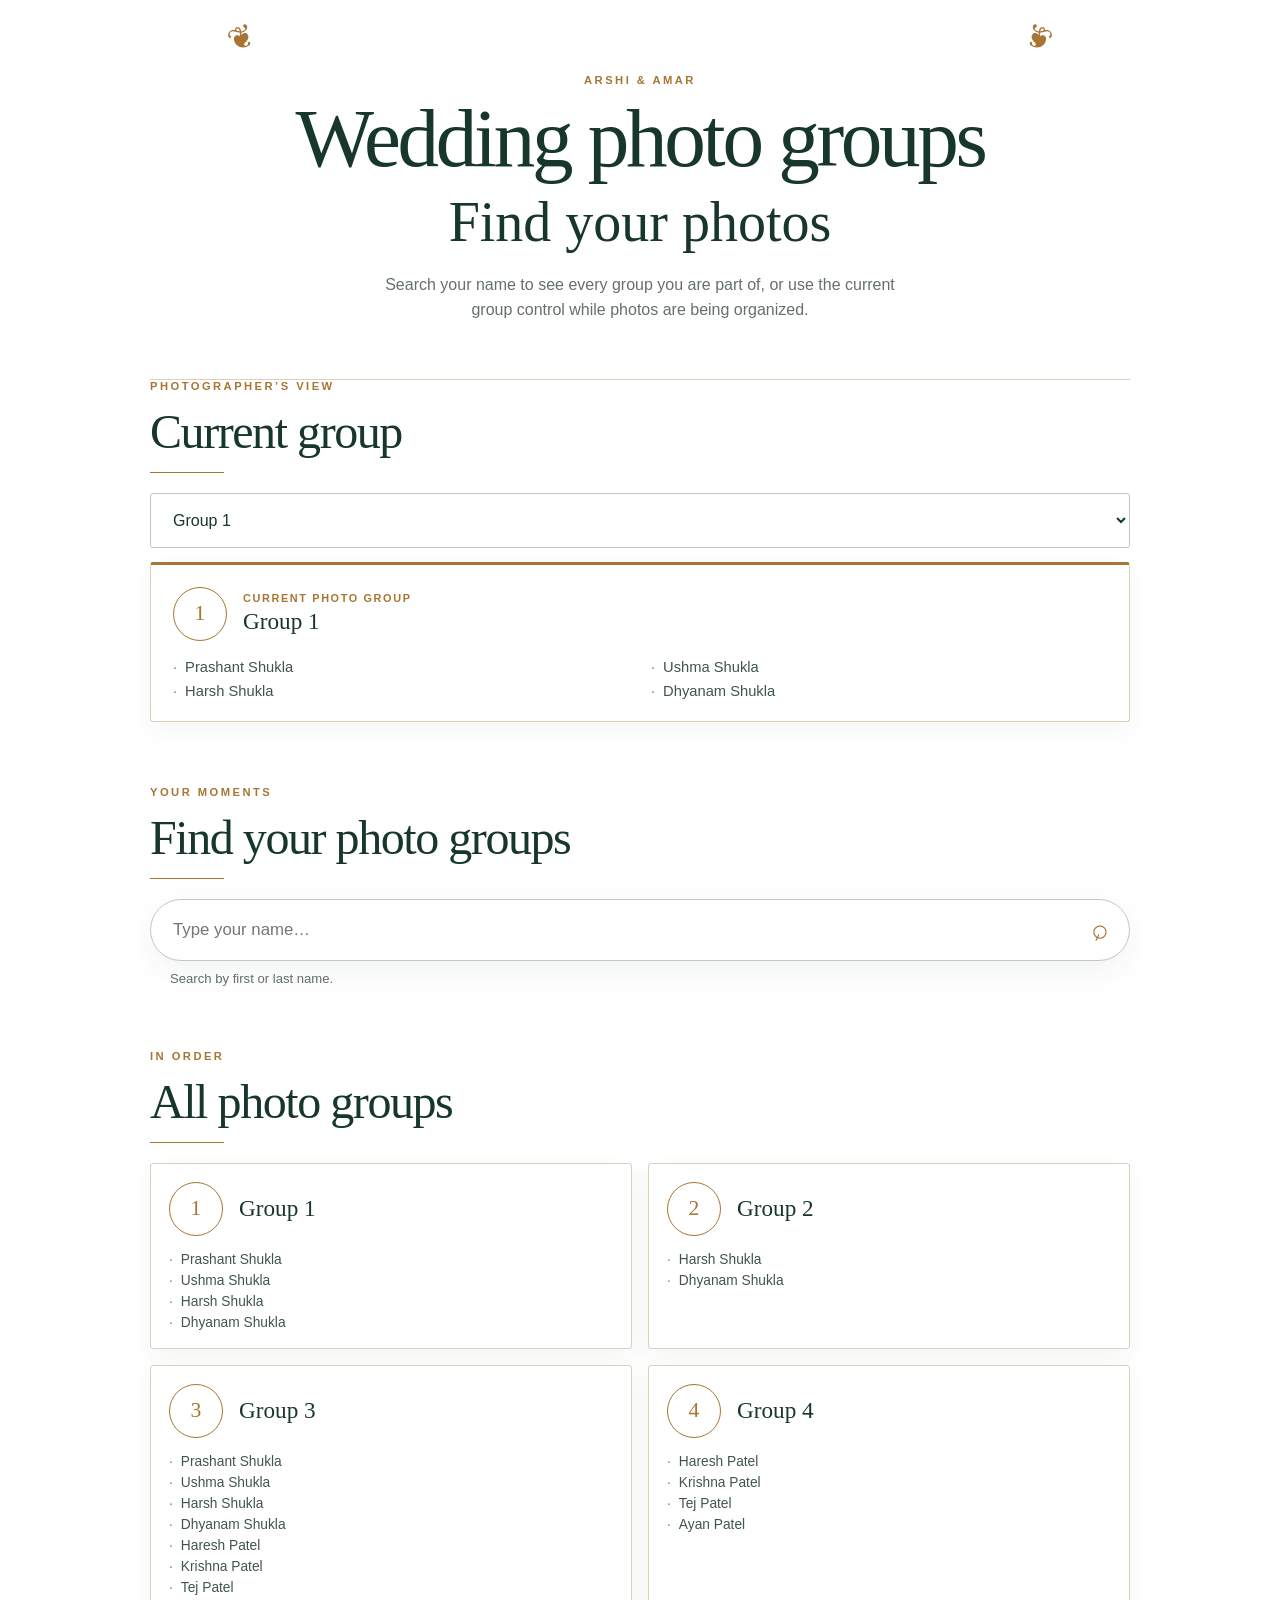
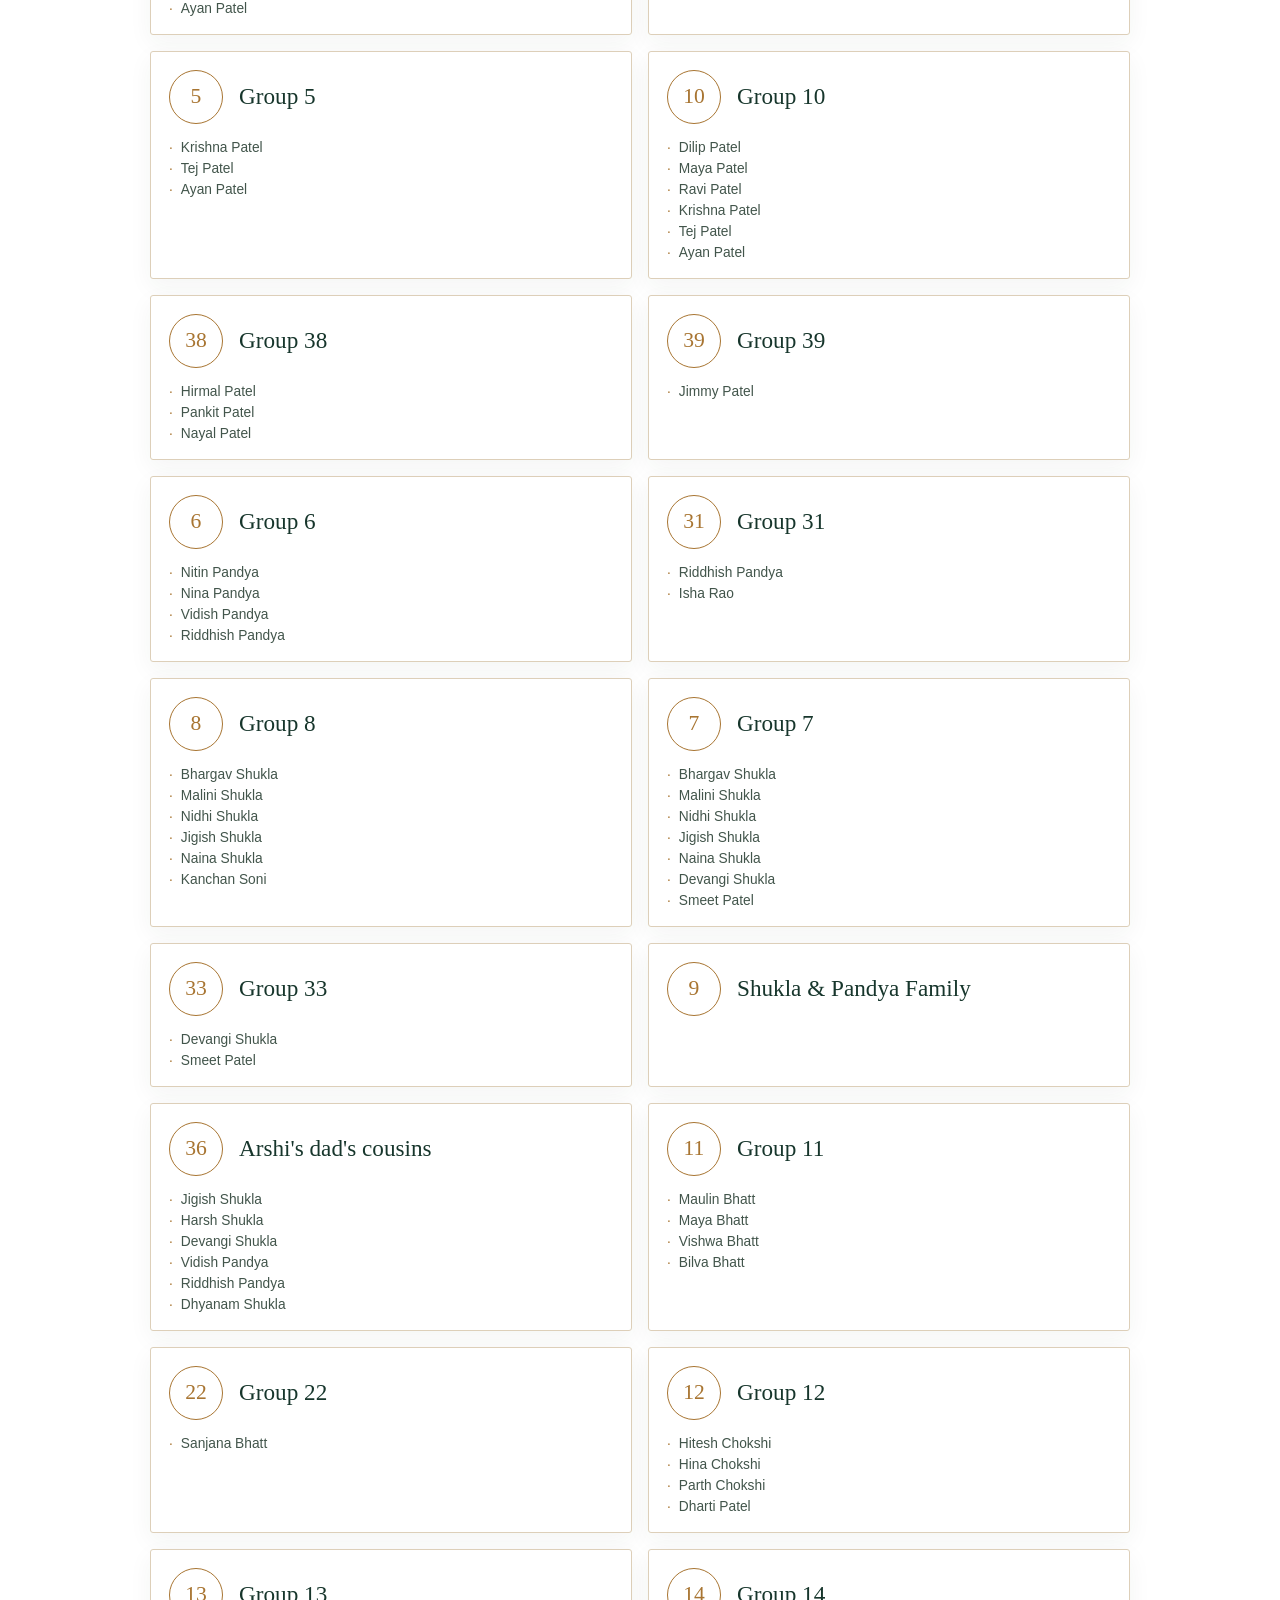
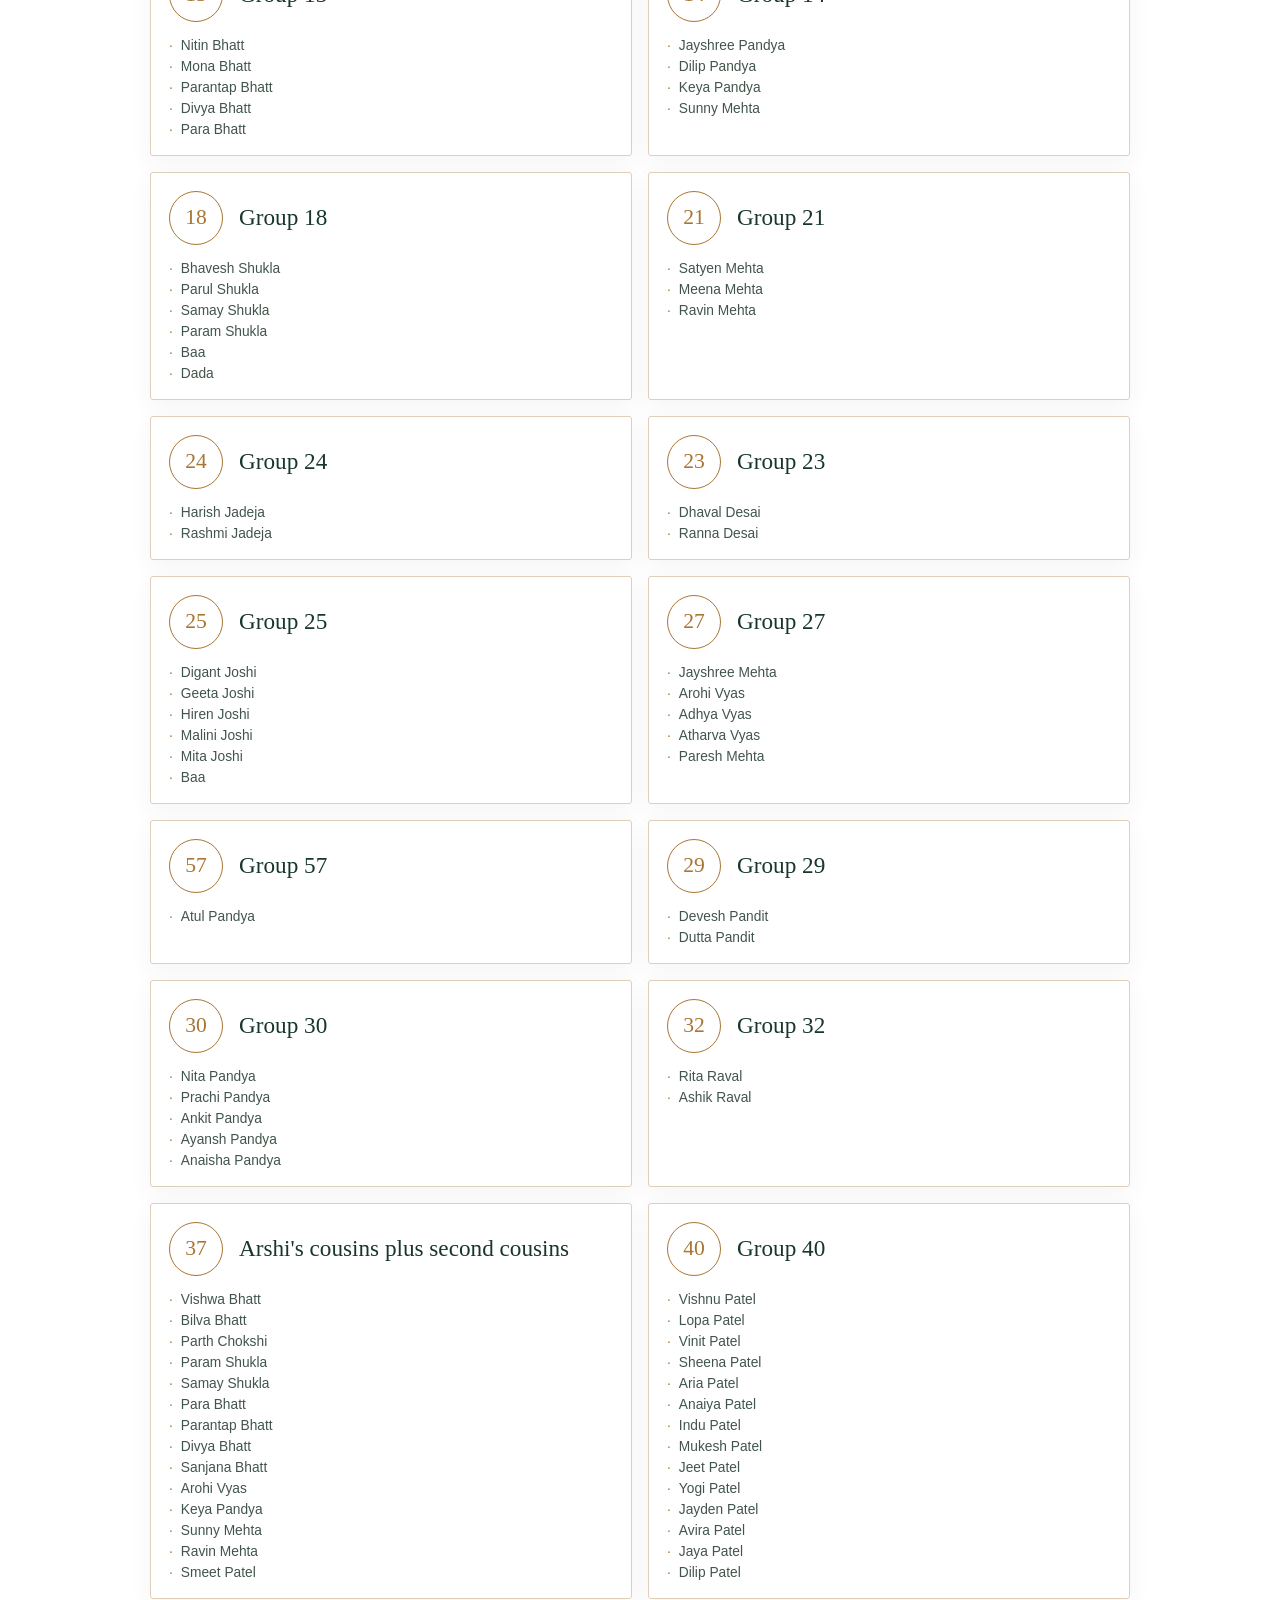
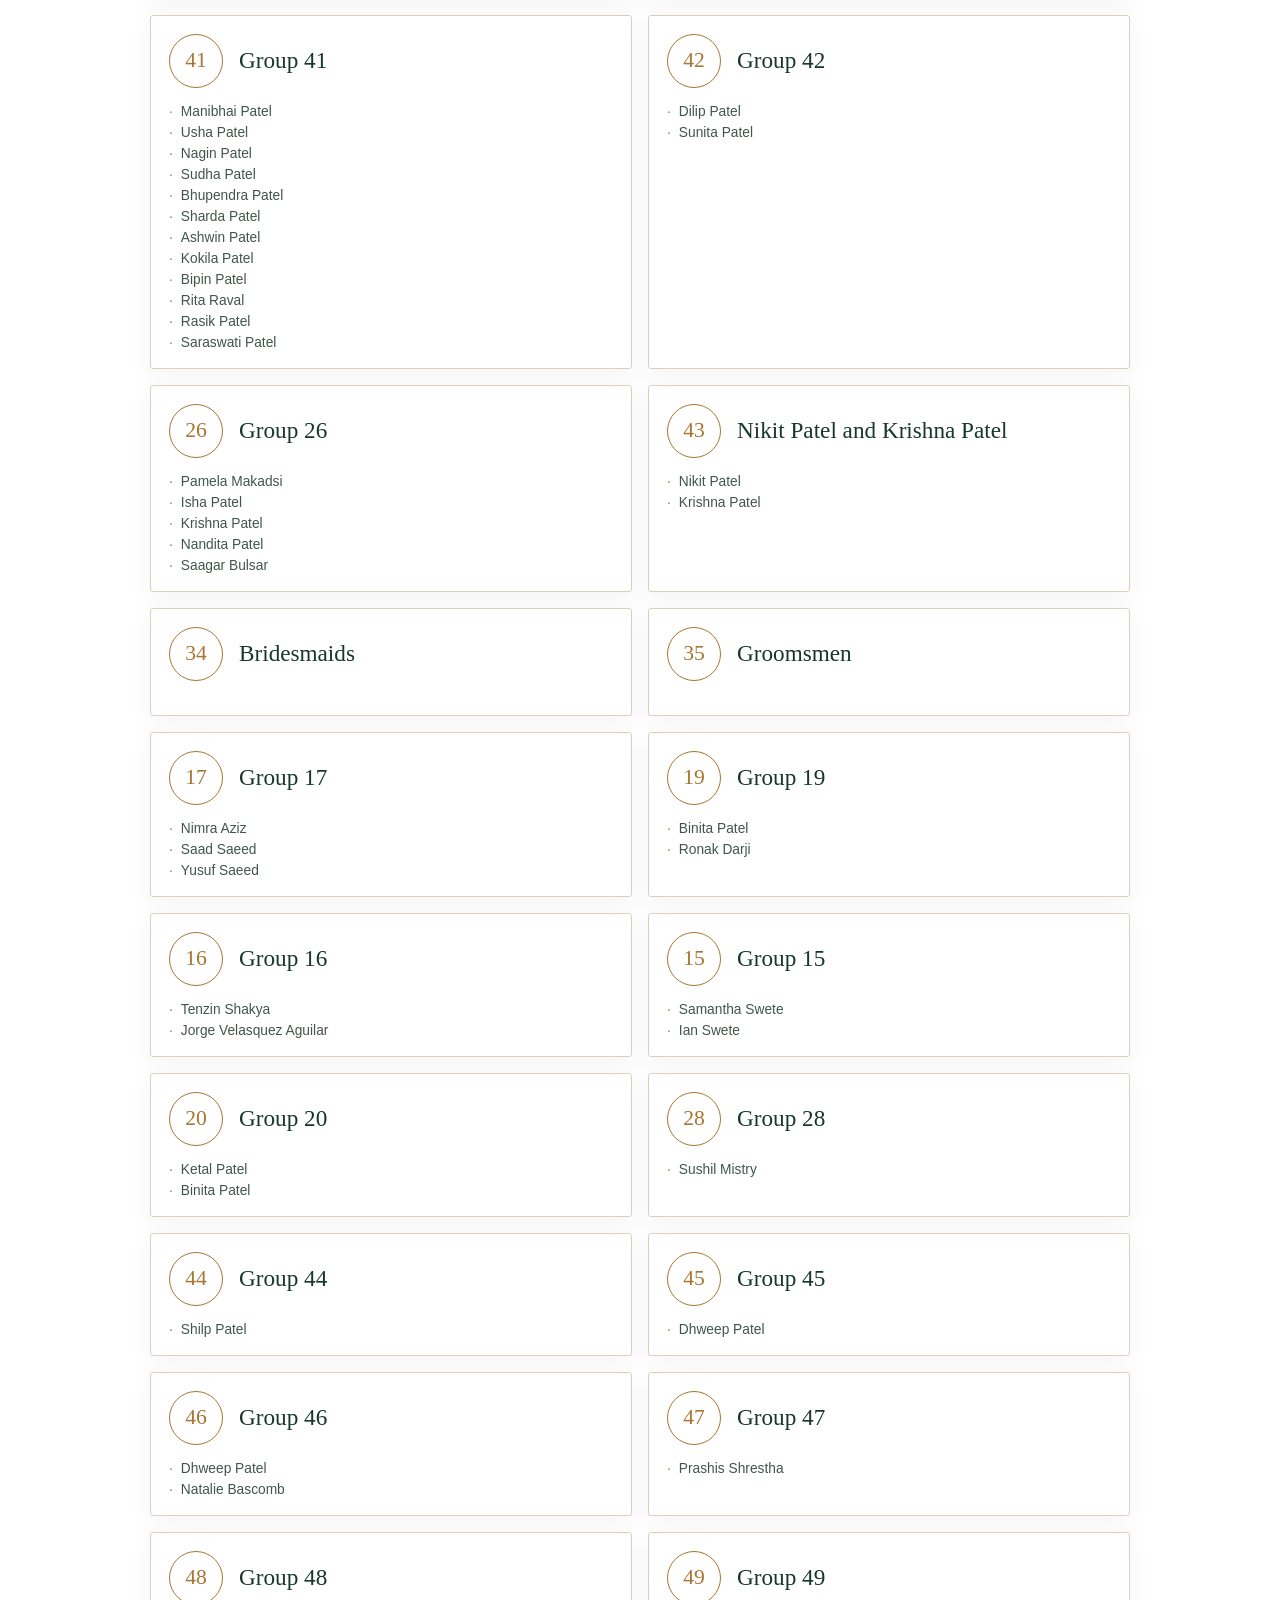
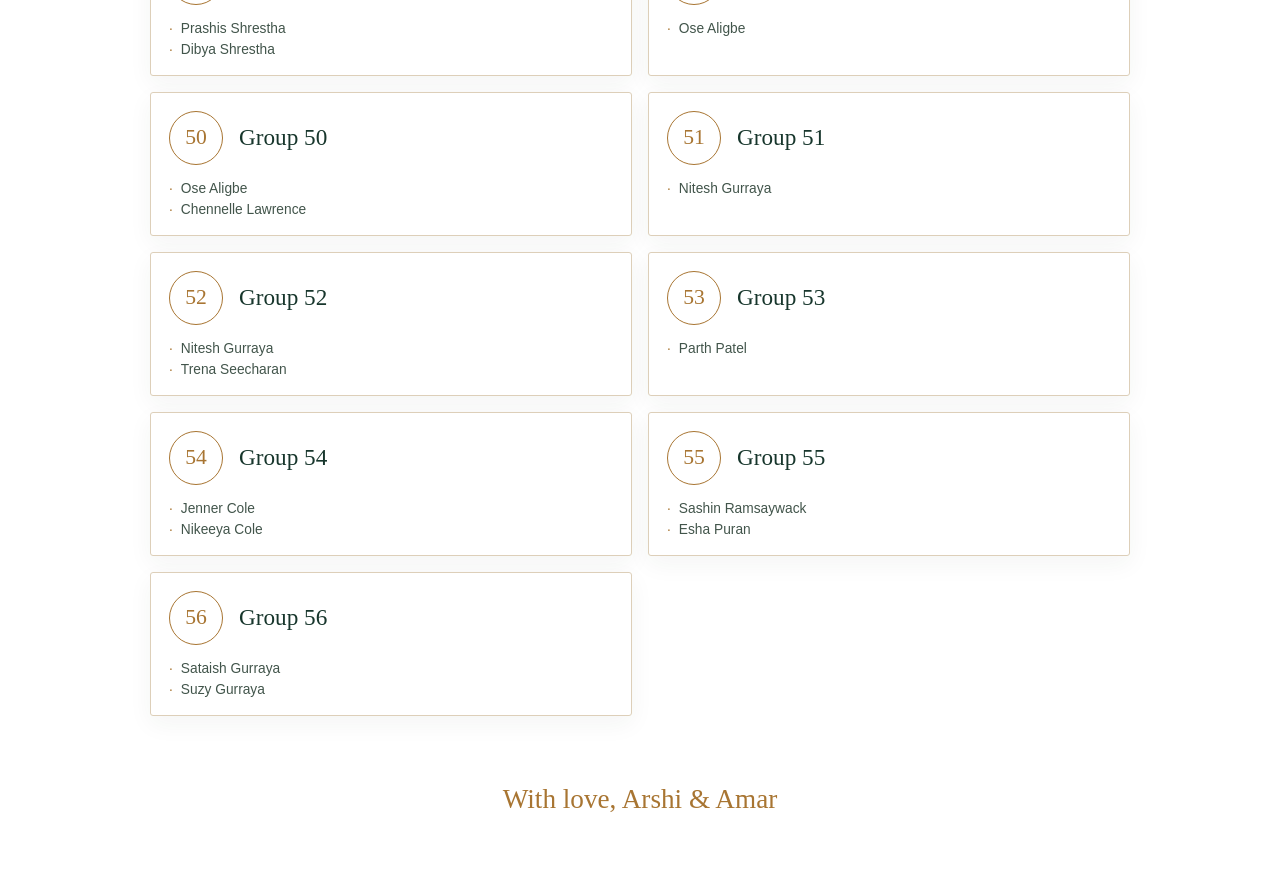
==== photos/index.html @ 18b07053 "Bust photo groups page cache" ====
<!doctype html>
<html lang="en">
<head>
  <meta charset="utf-8">
  <meta name="viewport" content="width=device-width, initial-scale=1">
  <meta name="robots" content="noindex, nofollow">
  <meta name="theme-color" content="#ffffff">
  <title>Arshi & Amar | Photo Groups</title>
  <link rel="stylesheet" href="styles.css?v=2">
</head>
<body>
  <main class="site-shell">
    <header class="hero">
      <p class="eyebrow">Arshi & Amar</p>
      <h1>Wedding photo groups</h1>
      <p class="hero-script">Find your photos</p>
      <p class="intro">Search your name to see every group you are part of, or use the current group control while photos are being organized.</p>
    </header>

    <section class="current-section" aria-labelledby="current-title">
      <div class="section-heading">
        <p class="eyebrow">Photographer’s view</p>
        <h2 id="current-title">Current group</h2>
      </div>
      <label class="select-field">
        <span class="sr-only">Choose current photo group</span>
        <select id="currentGroup"></select>
      </label>
      <article id="currentCard" class="current-card" aria-live="polite"></article>
    </section>

    <section class="lookup-section" aria-labelledby="lookup-title">
      <div class="section-heading">
        <p class="eyebrow">Your moments</p>
        <h2 id="lookup-title">Find your photo groups</h2>
      </div>
      <label class="search-field">
        <span class="sr-only">Search guest name</span>
        <input id="personSearch" type="search" autocomplete="off" placeholder="Type your name…" aria-describedby="searchHint">
        <span class="search-icon" aria-hidden="true">⌕</span>
      </label>
      <p id="searchHint" class="search-hint">Search by first or last name.</p>
      <div id="searchResults" class="search-results" aria-live="polite"></div>
    </section>

    <section class="list-section" aria-labelledby="list-title">
      <div class="section-heading">
        <p class="eyebrow">In order</p>
        <h2 id="list-title">All photo groups</h2>
      </div>
      <div id="groupList" class="group-list"></div>
    </section>

    <footer class="footer">With love, Arshi & Amar</footer>
  </main>
  <script src="app.js?v=2"></script>
</body>
</html>
---- photos/styles.css ----
:root {
  --ink: #17362c;
  --muted: #657068;
  --gold: #a87532;
  --line: #ddcfb9;
  --paper: #ffffff;
  --card: #ffffff;
  --serif: Georgia, 'Times New Roman', serif;
  --script: 'Snell Roundhand', 'Segoe Script', cursive;
}

* { box-sizing: border-box; }
body { margin: 0; background: var(--paper); color: var(--ink); font-family: -apple-system, BlinkMacSystemFont, 'Segoe UI', sans-serif; }
.site-shell { width: min(100% - 32px, 980px); margin: 0 auto; }
.hero { position: relative; padding: 74px 20px 56px; border-bottom: 1px solid var(--line); text-align: center; }
.hero::before, .hero::after { position: absolute; top: 22px; color: var(--gold); font-family: var(--serif); font-size: 2rem; line-height: 1; }
.hero::before { left: 8%; content: '❦'; transform: rotate(-22deg); }
.hero::after { right: 8%; content: '❦'; transform: scaleX(-1) rotate(-22deg); }
.eyebrow { margin: 0 0 12px; color: var(--gold); font-size: .7rem; font-weight: 700; letter-spacing: .22em; text-transform: uppercase; }
h1, h2, h3, p { margin-top: 0; }
h1 { margin-bottom: 10px; font-family: var(--serif); font-size: clamp(2.6rem, 8vw, 5.2rem); font-weight: 400; letter-spacing: -.04em; line-height: .98; }
.hero-script { margin-bottom: 18px; font-family: var(--script); font-size: clamp(2rem, 6vw, 3.5rem); color: var(--ink); }
.intro { max-width: 520px; margin: 0 auto; color: var(--muted); line-height: 1.6; }
section { margin-bottom: 64px; }
.section-heading { margin-bottom: 20px; }
.section-heading h2 { margin-bottom: 0; font-family: var(--serif); font-size: clamp(2rem, 5vw, 3rem); font-weight: 400; letter-spacing: -.03em; }
.section-heading h2::after { display: block; width: 74px; margin-top: 13px; border-bottom: 1px solid var(--gold); content: ''; }
.select-field { display: block; }
.select-field select { width: 100%; padding: 17px 48px 17px 18px; border: 1px solid #bfc9bf; border-radius: 3px; outline: 0; background: #fff; color: var(--ink); font: inherit; appearance: auto; }
.select-field select:focus { border-color: var(--gold); box-shadow: 0 0 0 4px rgba(168, 117, 50, .13); }
.current-card, .result-card, .group-card { border: 1px solid var(--line); border-radius: 3px; background: var(--card); box-shadow: 0 8px 25px rgba(31, 54, 43, .05); }
.current-card { margin-top: 14px; padding: 22px; border-top: 3px solid var(--gold); }
.current-top, .group-card-heading, .result-top { display: flex; align-items: center; gap: 16px; }
.group-number { display: grid; flex: 0 0 auto; place-items: center; width: 54px; height: 54px; border: 1px solid var(--gold); border-radius: 50%; color: var(--gold); font-family: var(--serif); font-size: 1.35rem; }
.group-kicker, .result-kicker { margin-bottom: 4px; color: var(--gold); font-size: .68rem; font-weight: 700; letter-spacing: .15em; text-transform: uppercase; }
.current-card h3, .result-card h3, .group-card h3 { margin-bottom: 0; font-family: var(--serif); font-size: 1.45rem; font-weight: 400; }
.group-note { margin: 10px 0 0; color: var(--muted); font-style: italic; }
.people-list { display: grid; grid-template-columns: repeat(2, minmax(0, 1fr)); gap: 8px 22px; margin: 18px 0 0; padding: 0; list-style: none; color: #42554b; font-size: .92rem; }
.people-list li::before { margin-right: 8px; color: var(--gold); content: '·'; }
.search-field { position: relative; display: block; }
.search-field input { width: 100%; padding: 20px 56px 20px 22px; border: 1px solid #bfc9bf; border-radius: 999px; outline: 0; background: #fff; color: var(--ink); font: inherit; font-size: 1.05rem; box-shadow: 0 10px 30px rgba(31, 54, 43, .06); }
.search-field input:focus { border-color: var(--gold); box-shadow: 0 0 0 4px rgba(168, 117, 50, .13); }
.search-icon { position: absolute; top: 50%; right: 23px; color: var(--gold); font-size: 1.8rem; transform: translateY(-54%) rotate(-20deg); }
.search-hint { margin: 10px 20px 0; color: var(--muted); font-size: .82rem; }
.search-results { margin-top: 18px; }
.result-count { margin-bottom: 12px; color: var(--gold); font-size: .75rem; font-weight: 700; letter-spacing: .15em; text-transform: uppercase; }
.result-card { padding: 20px; }
.result-card + .result-card { margin-top: 12px; }
.result-top { justify-content: space-between; }
.table-badge { flex: 0 0 auto; padding: 8px 12px; border: 1px solid var(--gold); border-radius: 2px; background: #fff; color: var(--ink); font-size: .72rem; font-weight: 700; letter-spacing: .08em; text-transform: uppercase; }
.empty-result { padding: 18px 20px; border-left: 3px solid var(--gold); color: var(--muted); background: #fff; }
.group-list { display: grid; grid-template-columns: repeat(2, minmax(0, 1fr)); gap: 16px; }
.group-card { padding: 18px; transition: border-color .2s ease, box-shadow .2s ease; }
.group-card.is-current { border-color: var(--gold); box-shadow: 0 0 0 3px rgba(168, 117, 50, .12); }
.group-card .people-list { margin-top: 16px; grid-template-columns: 1fr; gap: 6px; font-size: .86rem; }
.footer { padding: 4px 0 62px; color: var(--gold); font-family: var(--script); font-size: 1.7rem; text-align: center; }
.sr-only { position: absolute; width: 1px; height: 1px; overflow: hidden; clip: rect(0, 0, 0, 0); white-space: nowrap; }

@media (max-width: 640px) {
  .site-shell { width: min(100% - 24px, 500px); }
  .hero { padding: 54px 10px 40px; }
  section { margin-bottom: 48px; }
  .current-top, .result-top { align-items: flex-start; flex-direction: column; }
  .result-top { gap: 10px; }
  .people-list { grid-template-columns: 1fr; }
  .group-list { grid-template-columns: 1fr; gap: 12px; }
}
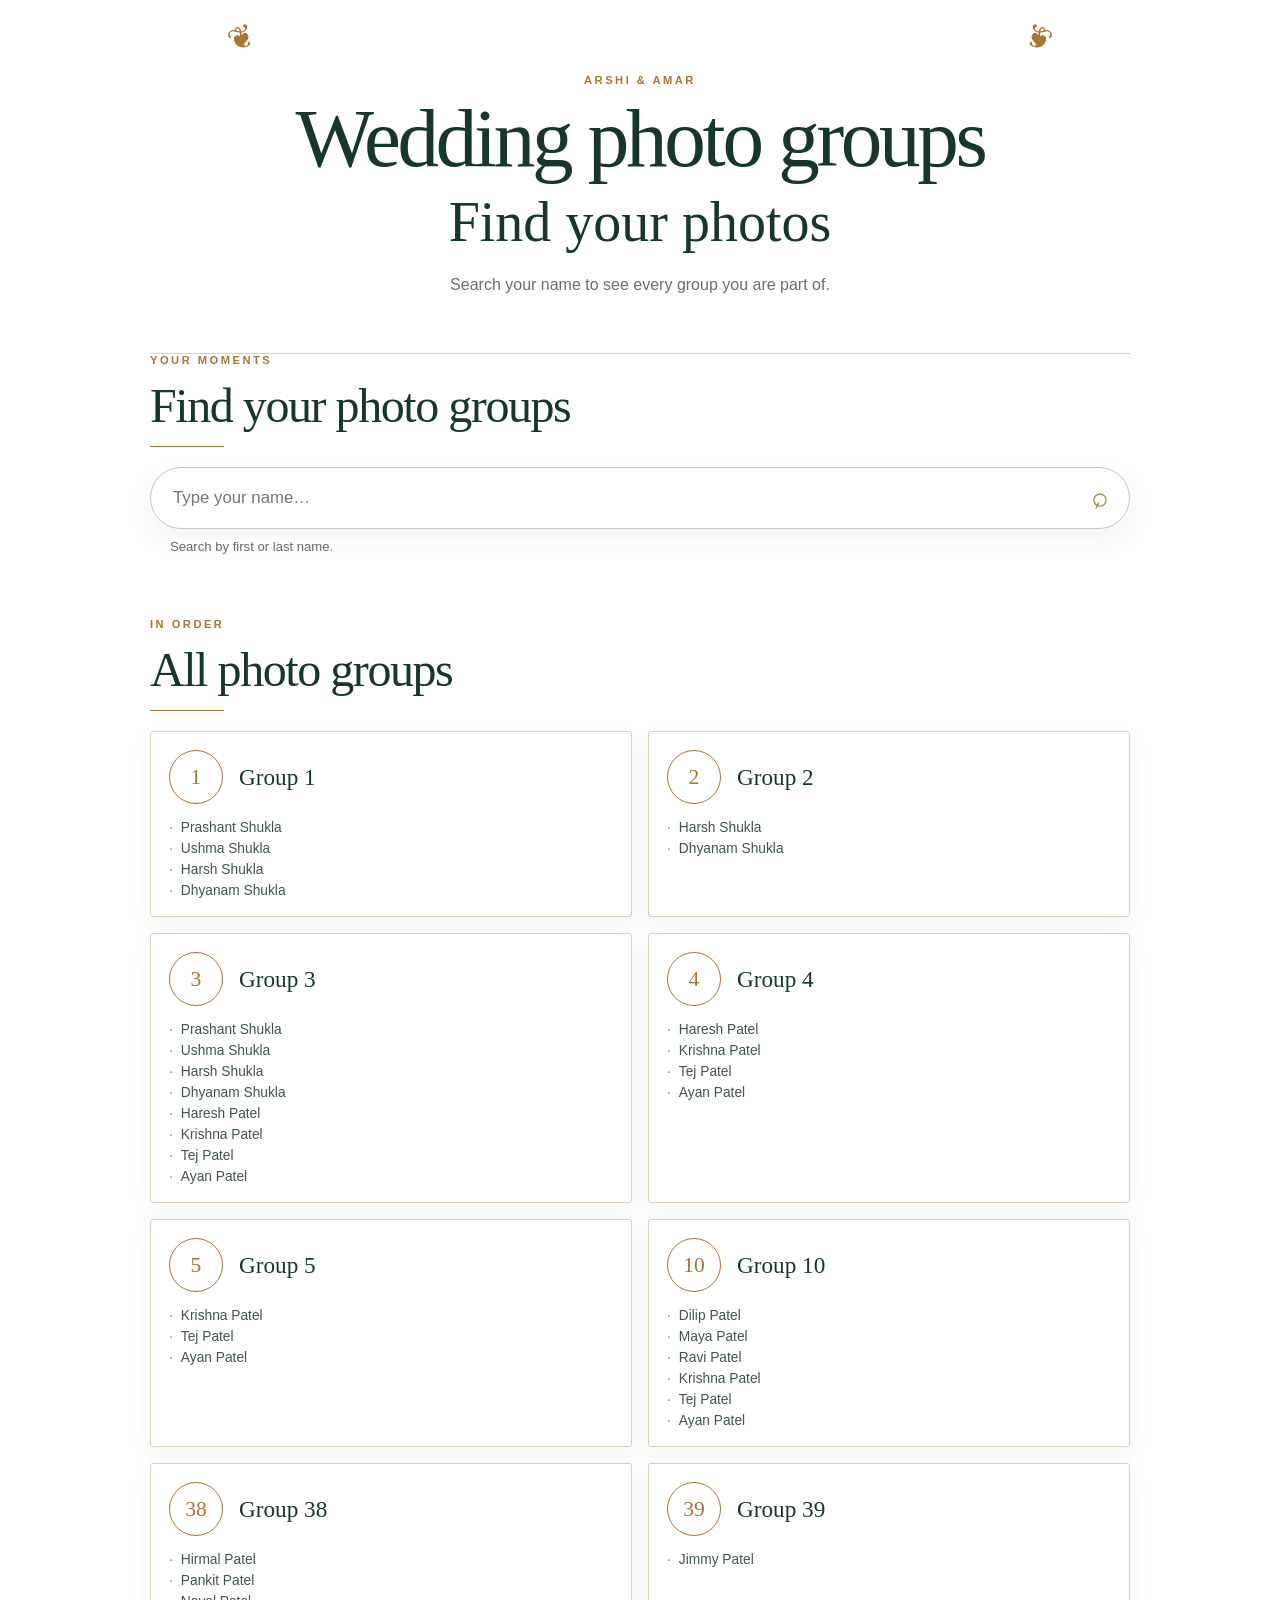
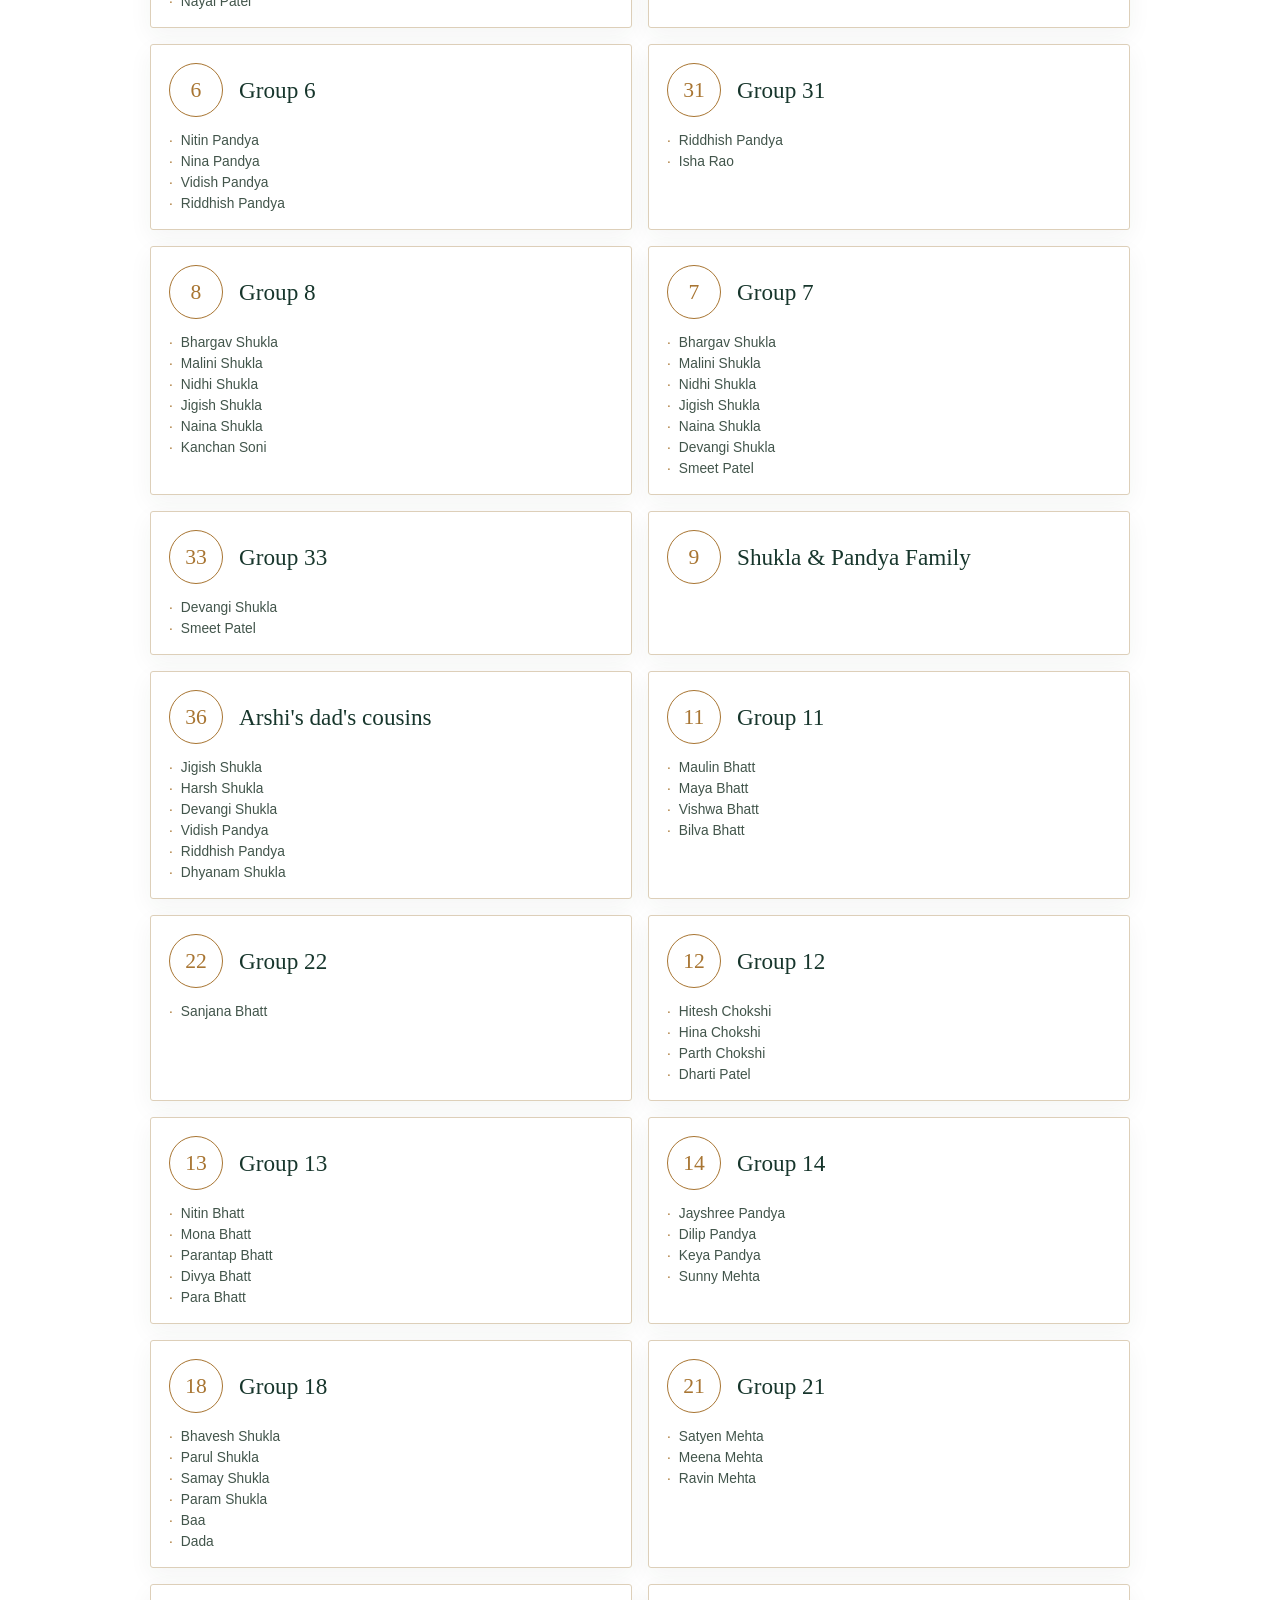
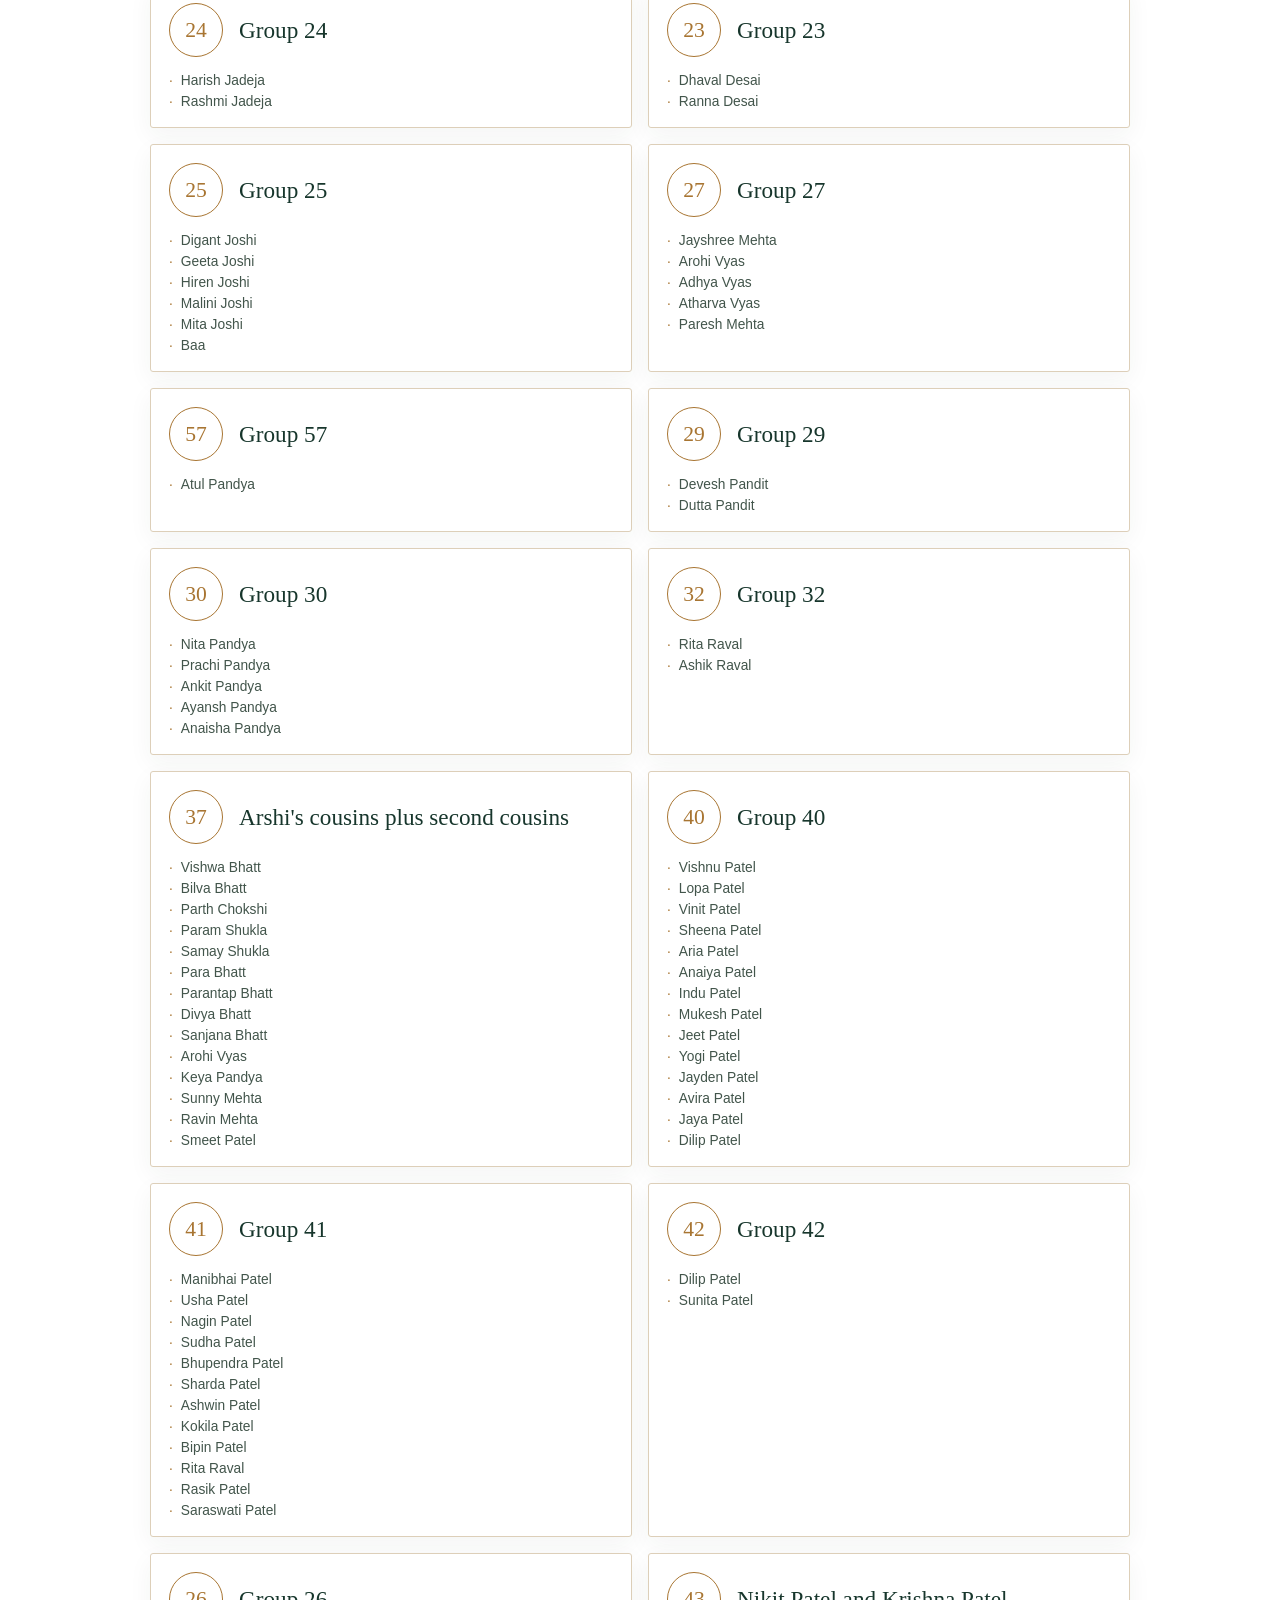
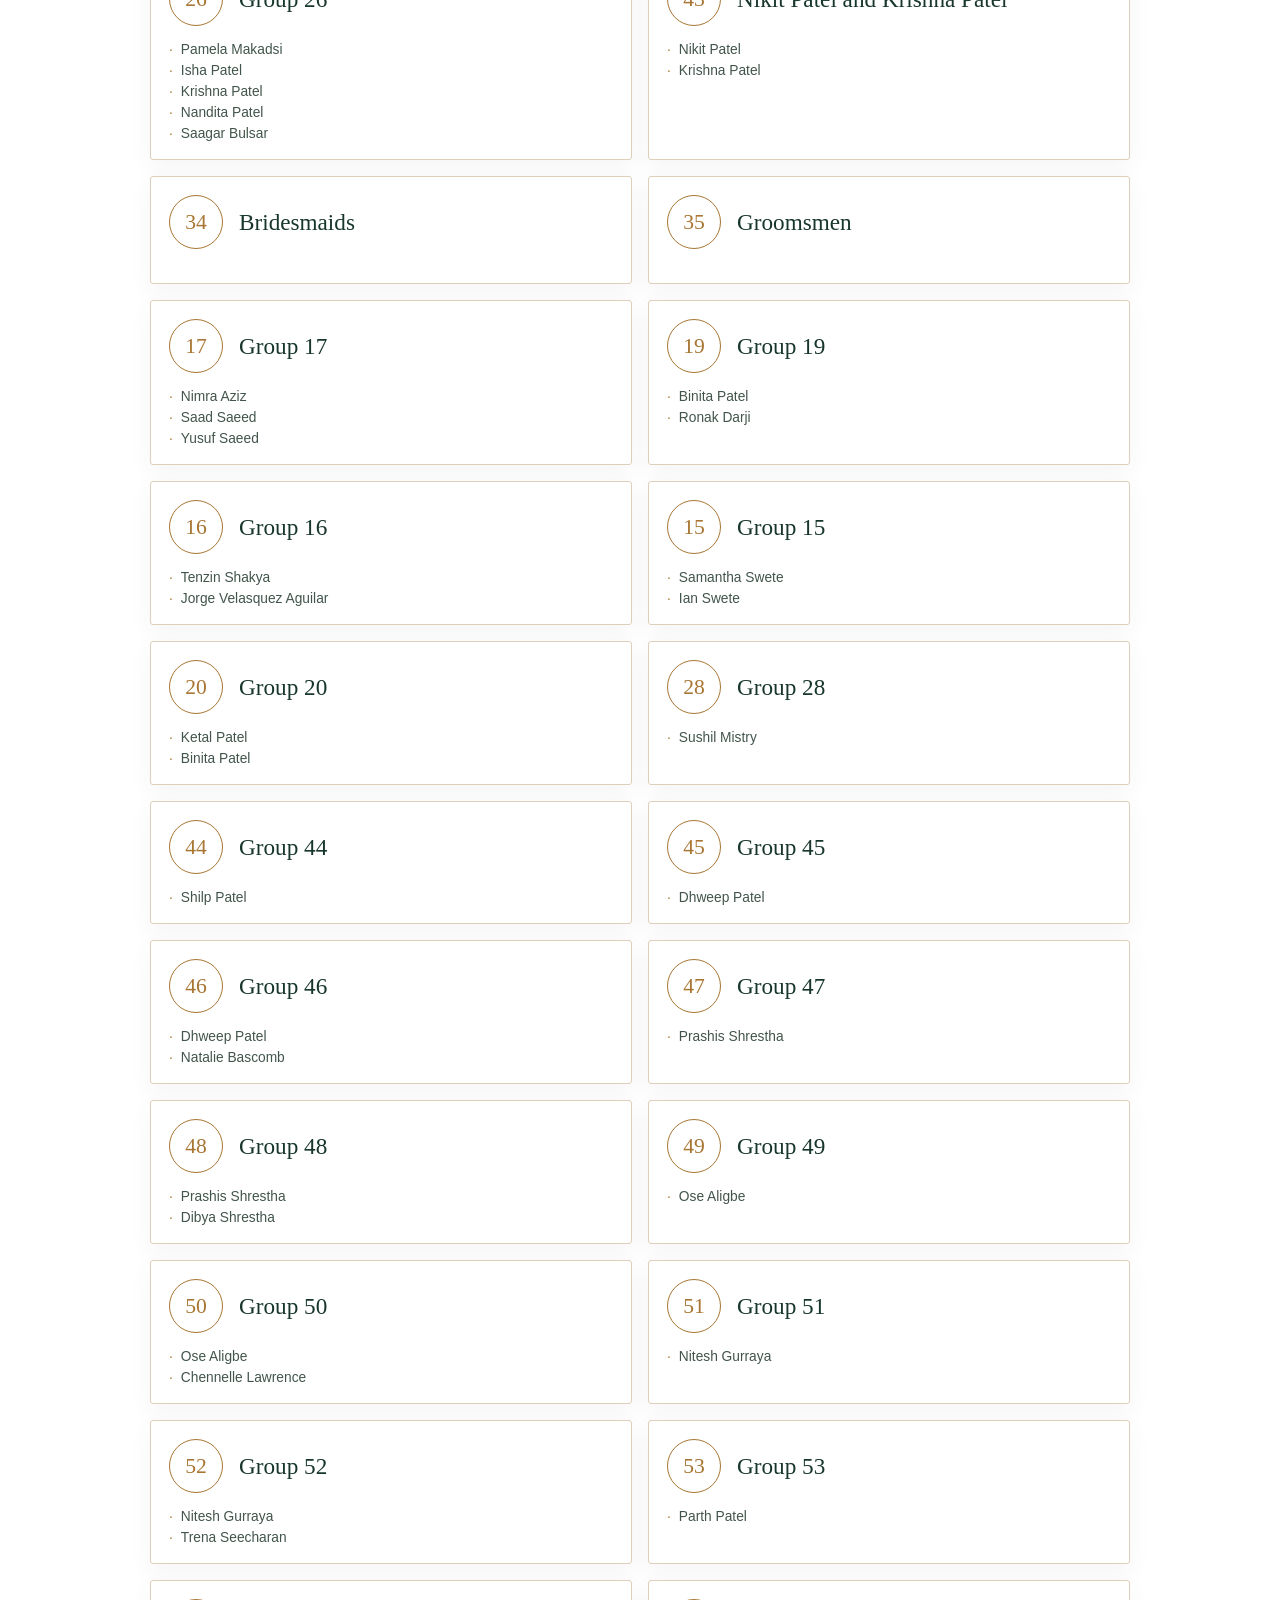
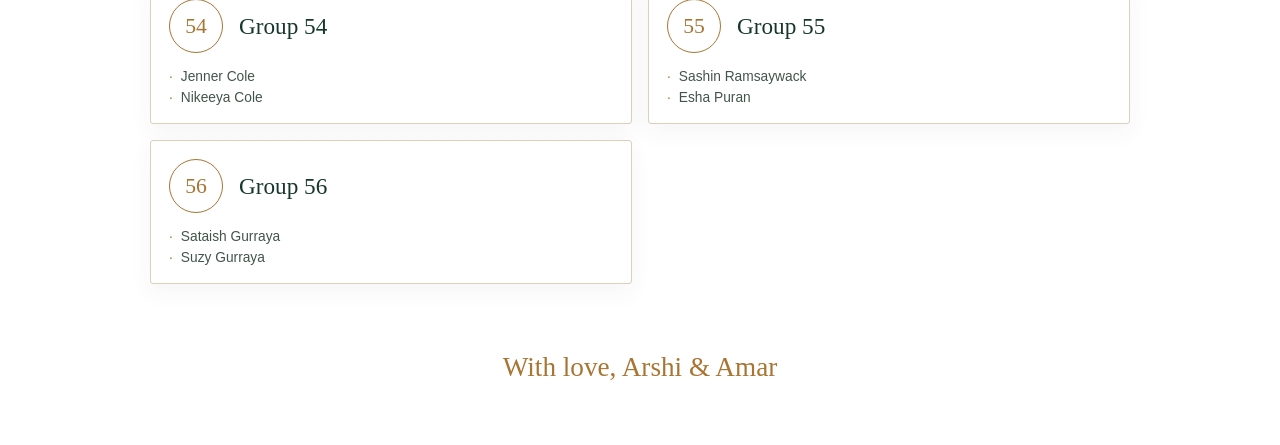
==== commit 3585493b: "Add photo groups QR card" ====
--- a/photos/index.html
+++ b/photos/index.html
@@ -6,7 +6,7 @@
   <meta name="robots" content="noindex, nofollow">
   <meta name="theme-color" content="#ffffff">
   <title>Arshi & Amar | Photo Groups</title>
-  <link rel="stylesheet" href="styles.css?v=2">
+  <link rel="stylesheet" href="styles.css?v=4">
 </head>
 <body>
   <main class="site-shell">
@@ -14,20 +14,8 @@
       <p class="eyebrow">Arshi & Amar</p>
       <h1>Wedding photo groups</h1>
       <p class="hero-script">Find your photos</p>
-      <p class="intro">Search your name to see every group you are part of, or use the current group control while photos are being organized.</p>
+      <p class="intro">Search your name to see every group you are part of.</p>
     </header>
-
-    <section class="current-section" aria-labelledby="current-title">
-      <div class="section-heading">
-        <p class="eyebrow">Photographer’s view</p>
-        <h2 id="current-title">Current group</h2>
-      </div>
-      <label class="select-field">
-        <span class="sr-only">Choose current photo group</span>
-        <select id="currentGroup"></select>
-      </label>
-      <article id="currentCard" class="current-card" aria-live="polite"></article>
-    </section>
 
     <section class="lookup-section" aria-labelledby="lookup-title">
       <div class="section-heading">
@@ -53,6 +41,6 @@
 
     <footer class="footer">With love, Arshi & Amar</footer>
   </main>
-  <script src="app.js?v=2"></script>
+  <script src="app.js?v=4"></script>
 </body>
 </html>
--- a/photos/styles.css
+++ b/photos/styles.css
@@ -25,18 +25,15 @@
 .section-heading { margin-bottom: 20px; }
 .section-heading h2 { margin-bottom: 0; font-family: var(--serif); font-size: clamp(2rem, 5vw, 3rem); font-weight: 400; letter-spacing: -.03em; }
 .section-heading h2::after { display: block; width: 74px; margin-top: 13px; border-bottom: 1px solid var(--gold); content: ''; }
-.select-field { display: block; }
-.select-field select { width: 100%; padding: 17px 48px 17px 18px; border: 1px solid #bfc9bf; border-radius: 3px; outline: 0; background: #fff; color: var(--ink); font: inherit; appearance: auto; }
-.select-field select:focus { border-color: var(--gold); box-shadow: 0 0 0 4px rgba(168, 117, 50, .13); }
-.current-card, .result-card, .group-card { border: 1px solid var(--line); border-radius: 3px; background: var(--card); box-shadow: 0 8px 25px rgba(31, 54, 43, .05); }
-.current-card { margin-top: 14px; padding: 22px; border-top: 3px solid var(--gold); }
-.current-top, .group-card-heading, .result-top { display: flex; align-items: center; gap: 16px; }
+.result-card, .group-card { border: 1px solid var(--line); border-radius: 3px; background: var(--card); box-shadow: 0 8px 25px rgba(31, 54, 43, .05); }
+.group-card-heading, .result-top { display: flex; align-items: center; gap: 16px; }
 .group-number { display: grid; flex: 0 0 auto; place-items: center; width: 54px; height: 54px; border: 1px solid var(--gold); border-radius: 50%; color: var(--gold); font-family: var(--serif); font-size: 1.35rem; }
 .group-kicker, .result-kicker { margin-bottom: 4px; color: var(--gold); font-size: .68rem; font-weight: 700; letter-spacing: .15em; text-transform: uppercase; }
-.current-card h3, .result-card h3, .group-card h3 { margin-bottom: 0; font-family: var(--serif); font-size: 1.45rem; font-weight: 400; }
+.result-card h3, .group-card h3 { margin-bottom: 0; font-family: var(--serif); font-size: 1.45rem; font-weight: 400; }
 .group-note { margin: 10px 0 0; color: var(--muted); font-style: italic; }
 .people-list { display: grid; grid-template-columns: repeat(2, minmax(0, 1fr)); gap: 8px 22px; margin: 18px 0 0; padding: 0; list-style: none; color: #42554b; font-size: .92rem; }
 .people-list li::before { margin-right: 8px; color: var(--gold); content: '·'; }
+.people-list li.match { color: var(--ink); font-weight: 700; }
 .search-field { position: relative; display: block; }
 .search-field input { width: 100%; padding: 20px 56px 20px 22px; border: 1px solid #bfc9bf; border-radius: 999px; outline: 0; background: #fff; color: var(--ink); font: inherit; font-size: 1.05rem; box-shadow: 0 10px 30px rgba(31, 54, 43, .06); }
 .search-field input:focus { border-color: var(--gold); box-shadow: 0 0 0 4px rgba(168, 117, 50, .13); }
@@ -51,7 +48,6 @@
 .empty-result { padding: 18px 20px; border-left: 3px solid var(--gold); color: var(--muted); background: #fff; }
 .group-list { display: grid; grid-template-columns: repeat(2, minmax(0, 1fr)); gap: 16px; }
 .group-card { padding: 18px; transition: border-color .2s ease, box-shadow .2s ease; }
-.group-card.is-current { border-color: var(--gold); box-shadow: 0 0 0 3px rgba(168, 117, 50, .12); }
 .group-card .people-list { margin-top: 16px; grid-template-columns: 1fr; gap: 6px; font-size: .86rem; }
 .footer { padding: 4px 0 62px; color: var(--gold); font-family: var(--script); font-size: 1.7rem; text-align: center; }
 .sr-only { position: absolute; width: 1px; height: 1px; overflow: hidden; clip: rect(0, 0, 0, 0); white-space: nowrap; }
@@ -60,7 +56,7 @@
   .site-shell { width: min(100% - 24px, 500px); }
   .hero { padding: 54px 10px 40px; }
   section { margin-bottom: 48px; }
-  .current-top, .result-top { align-items: flex-start; flex-direction: column; }
+  .result-top { align-items: flex-start; flex-direction: column; }
   .result-top { gap: 10px; }
   .people-list { grid-template-columns: 1fr; }
   .group-list { grid-template-columns: 1fr; gap: 12px; }
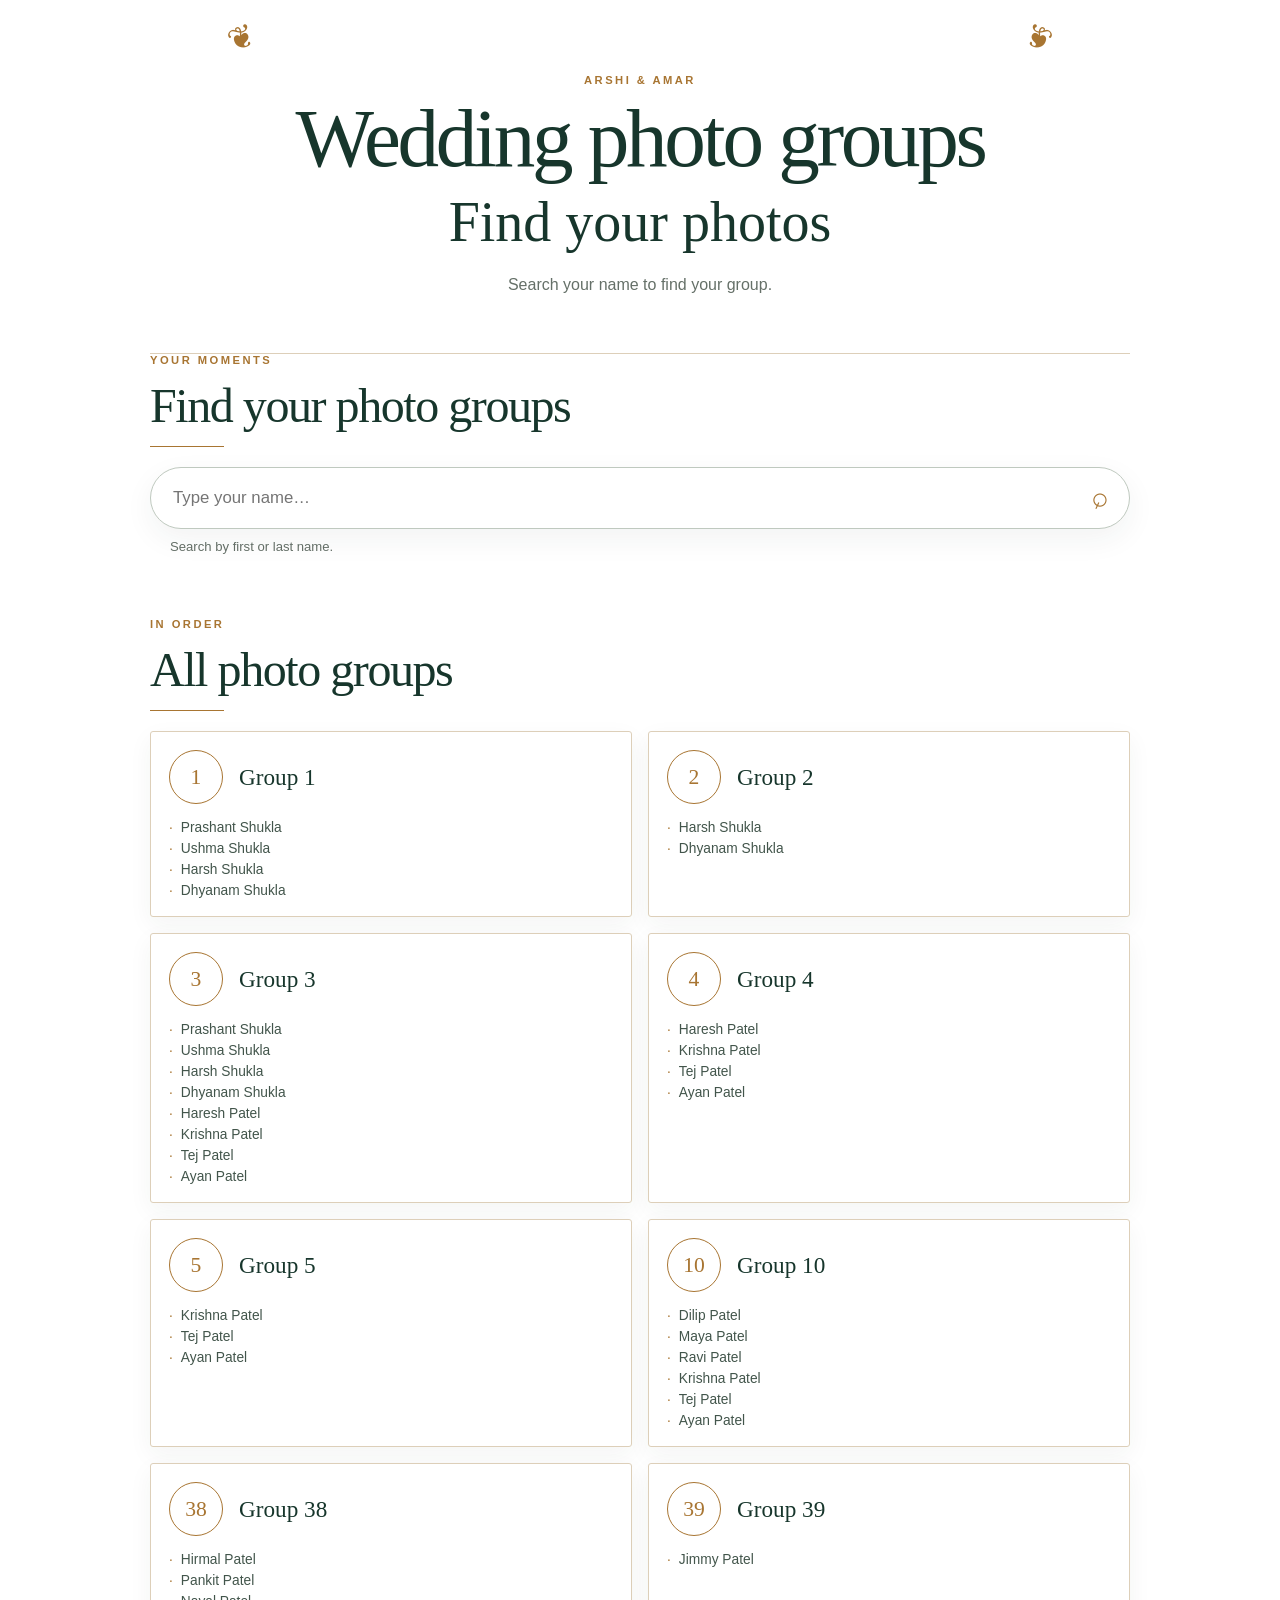
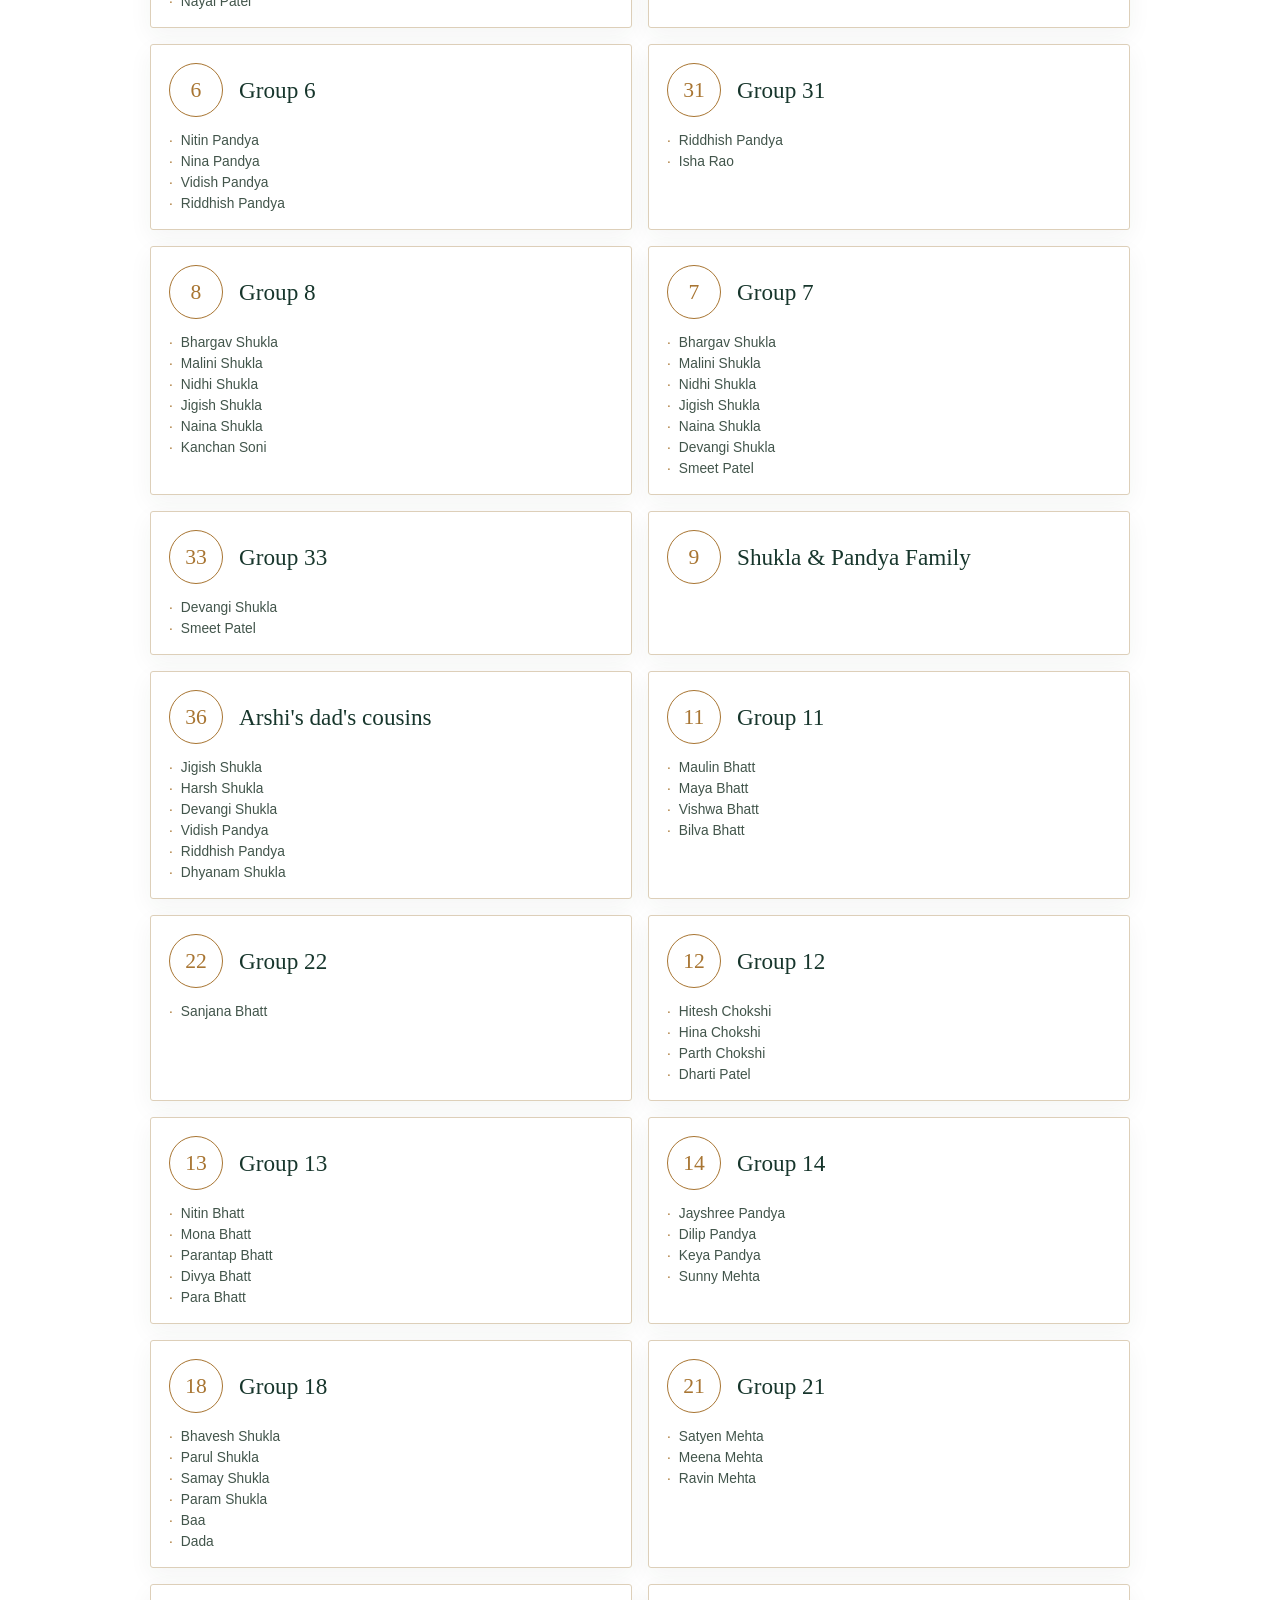
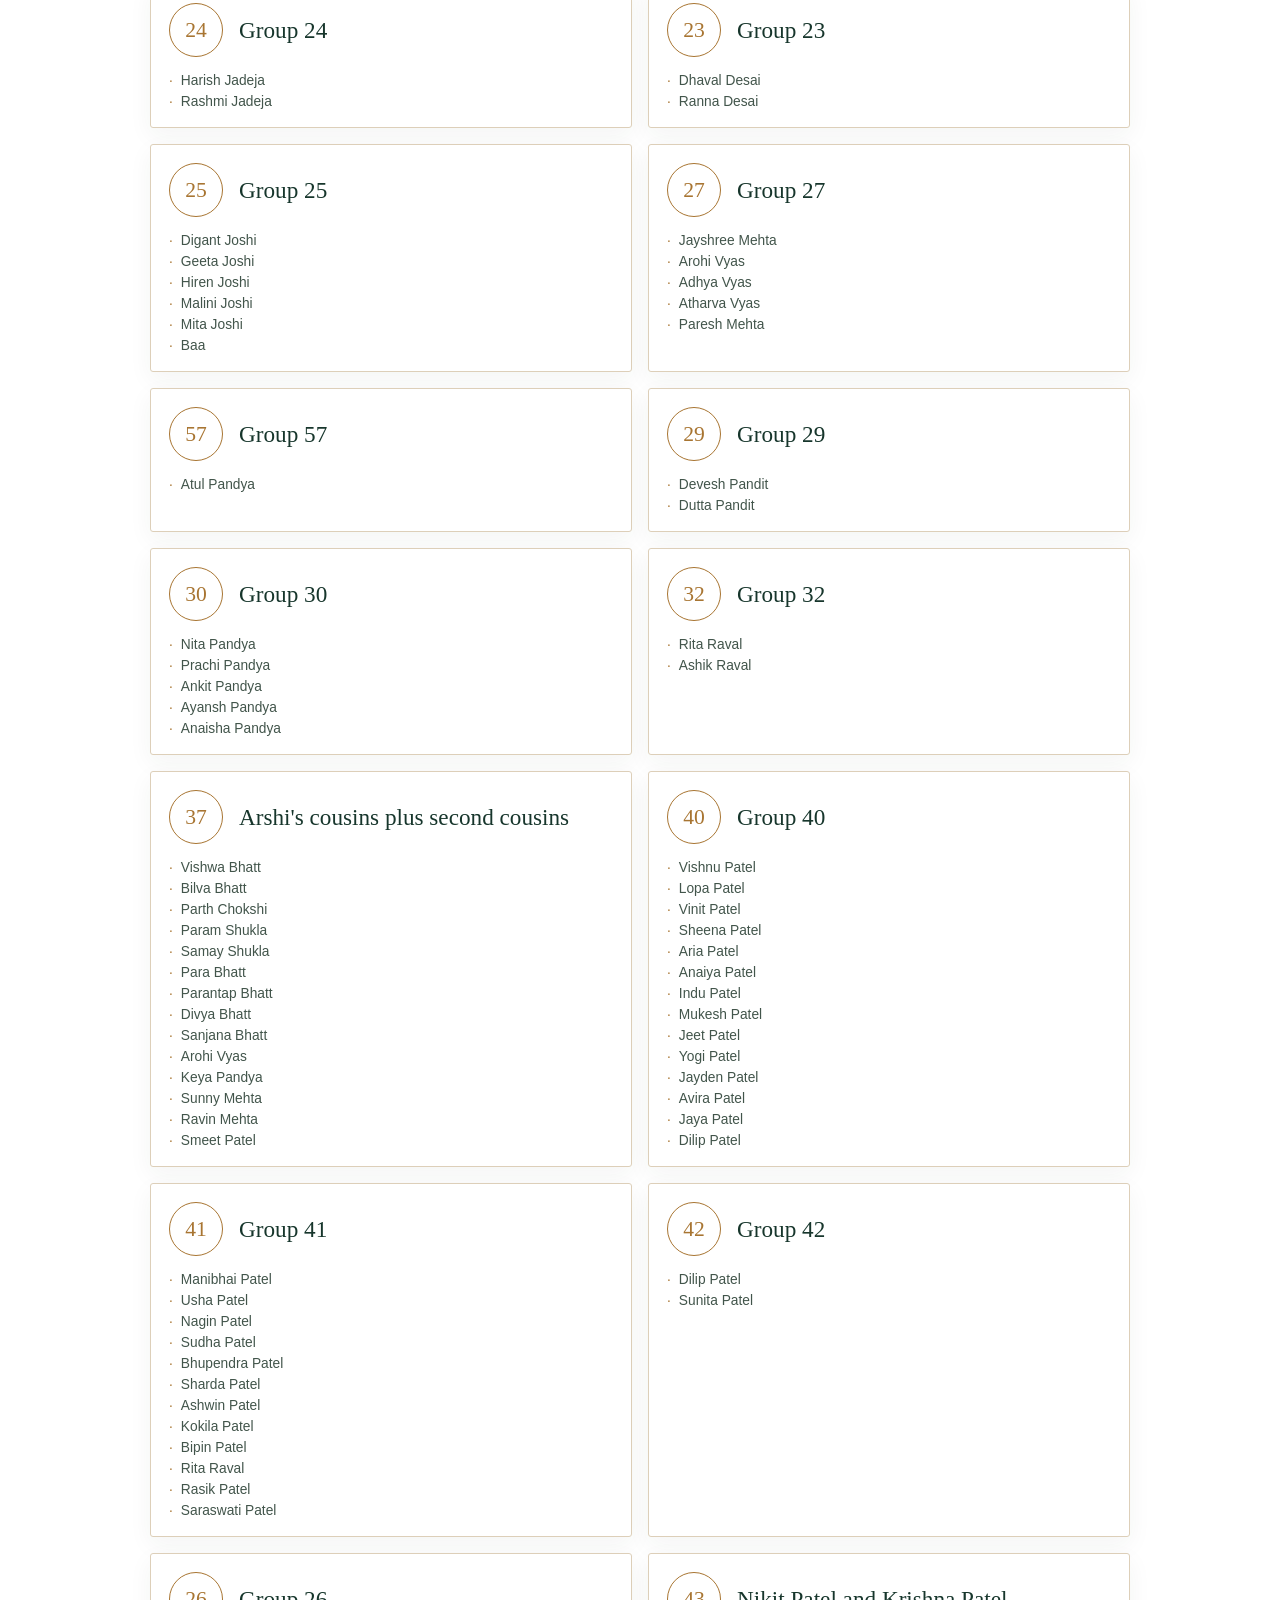
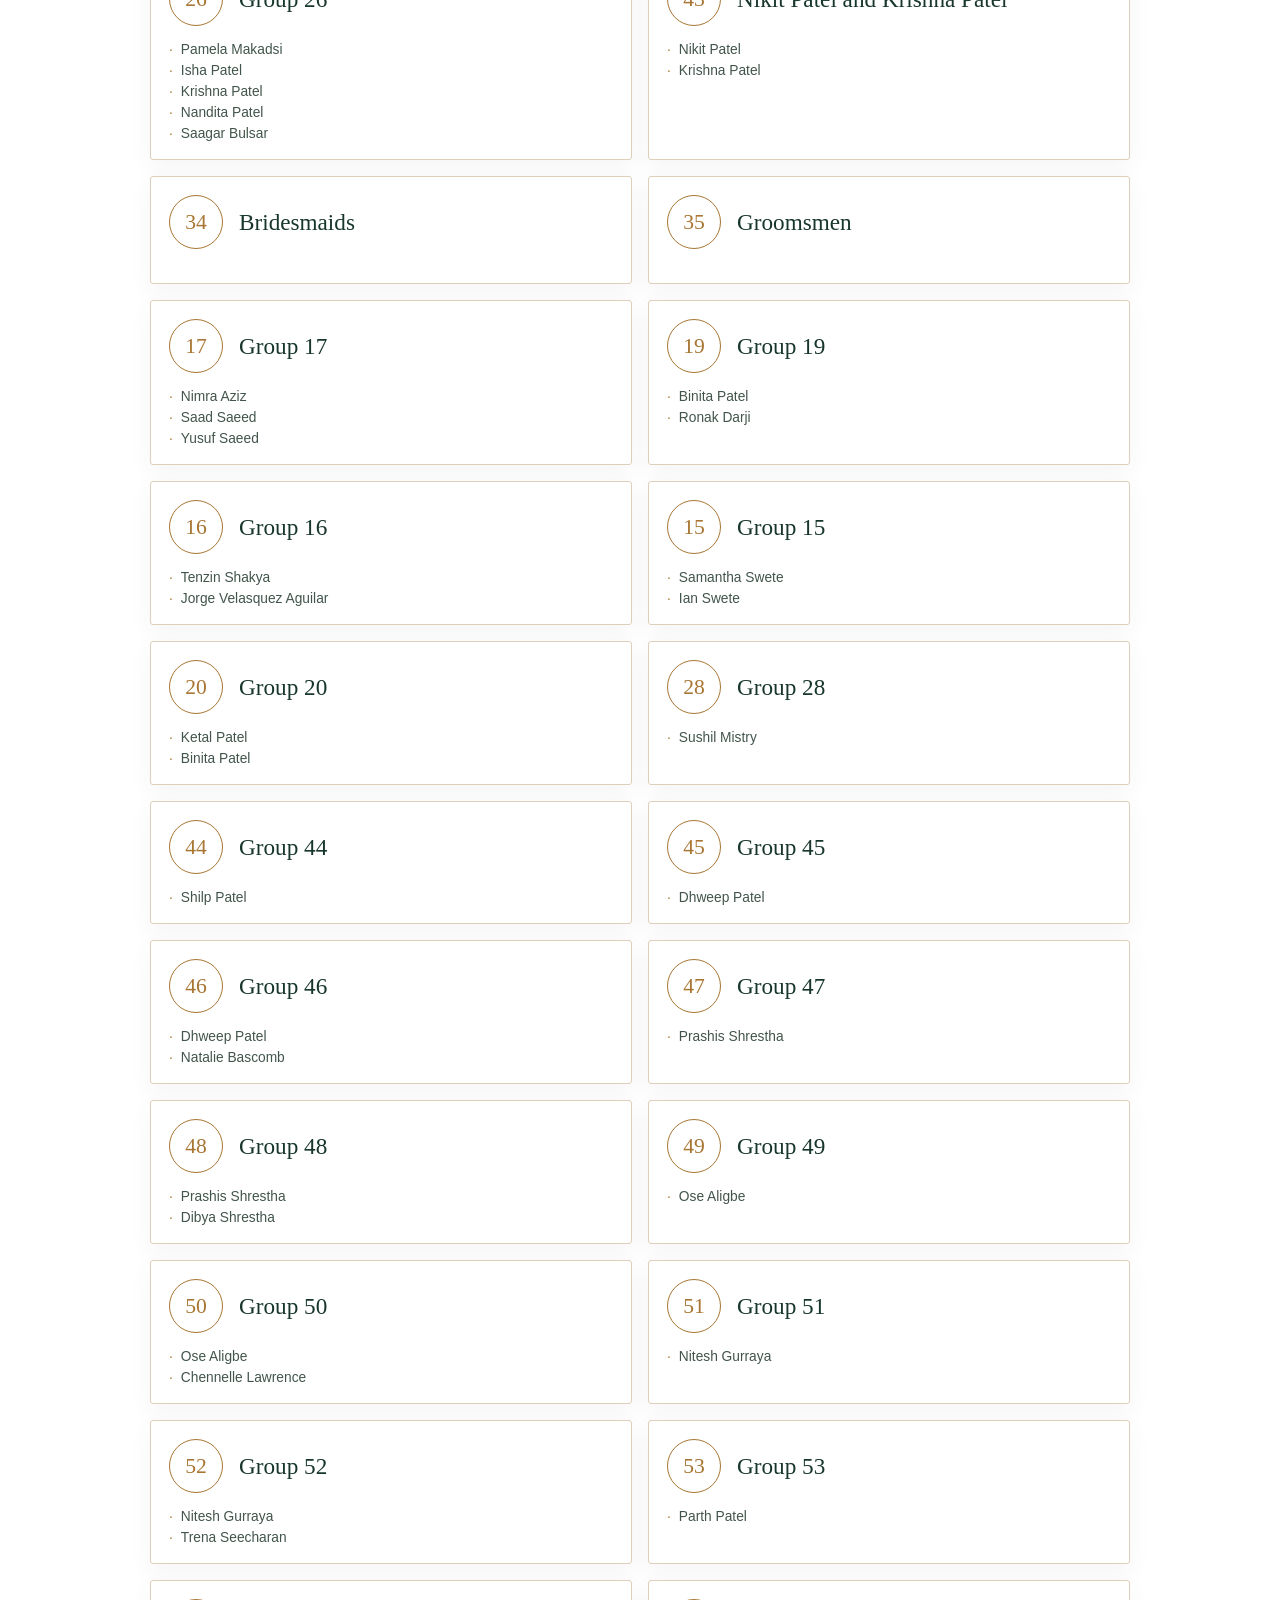
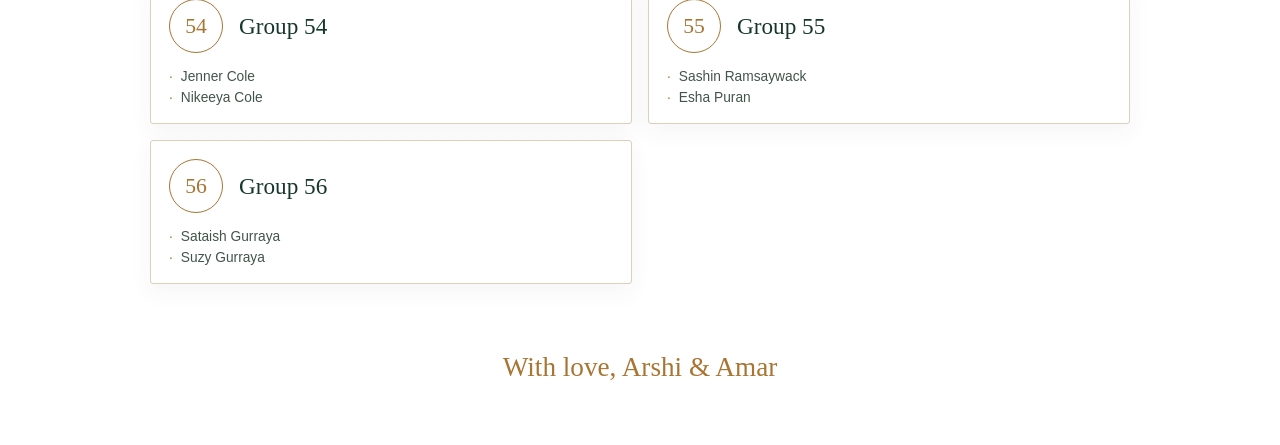
==== commit 903ff86b: "Clarify photo group QR copy" ====
--- a/photos/index.html
+++ b/photos/index.html
@@ -14,7 +14,7 @@
       <p class="eyebrow">Arshi & Amar</p>
       <h1>Wedding photo groups</h1>
       <p class="hero-script">Find your photos</p>
-      <p class="intro">Search your name to see every group you are part of.</p>
+      <p class="intro">Search your name to find your group.</p>
     </header>
 
     <section class="lookup-section" aria-labelledby="lookup-title">
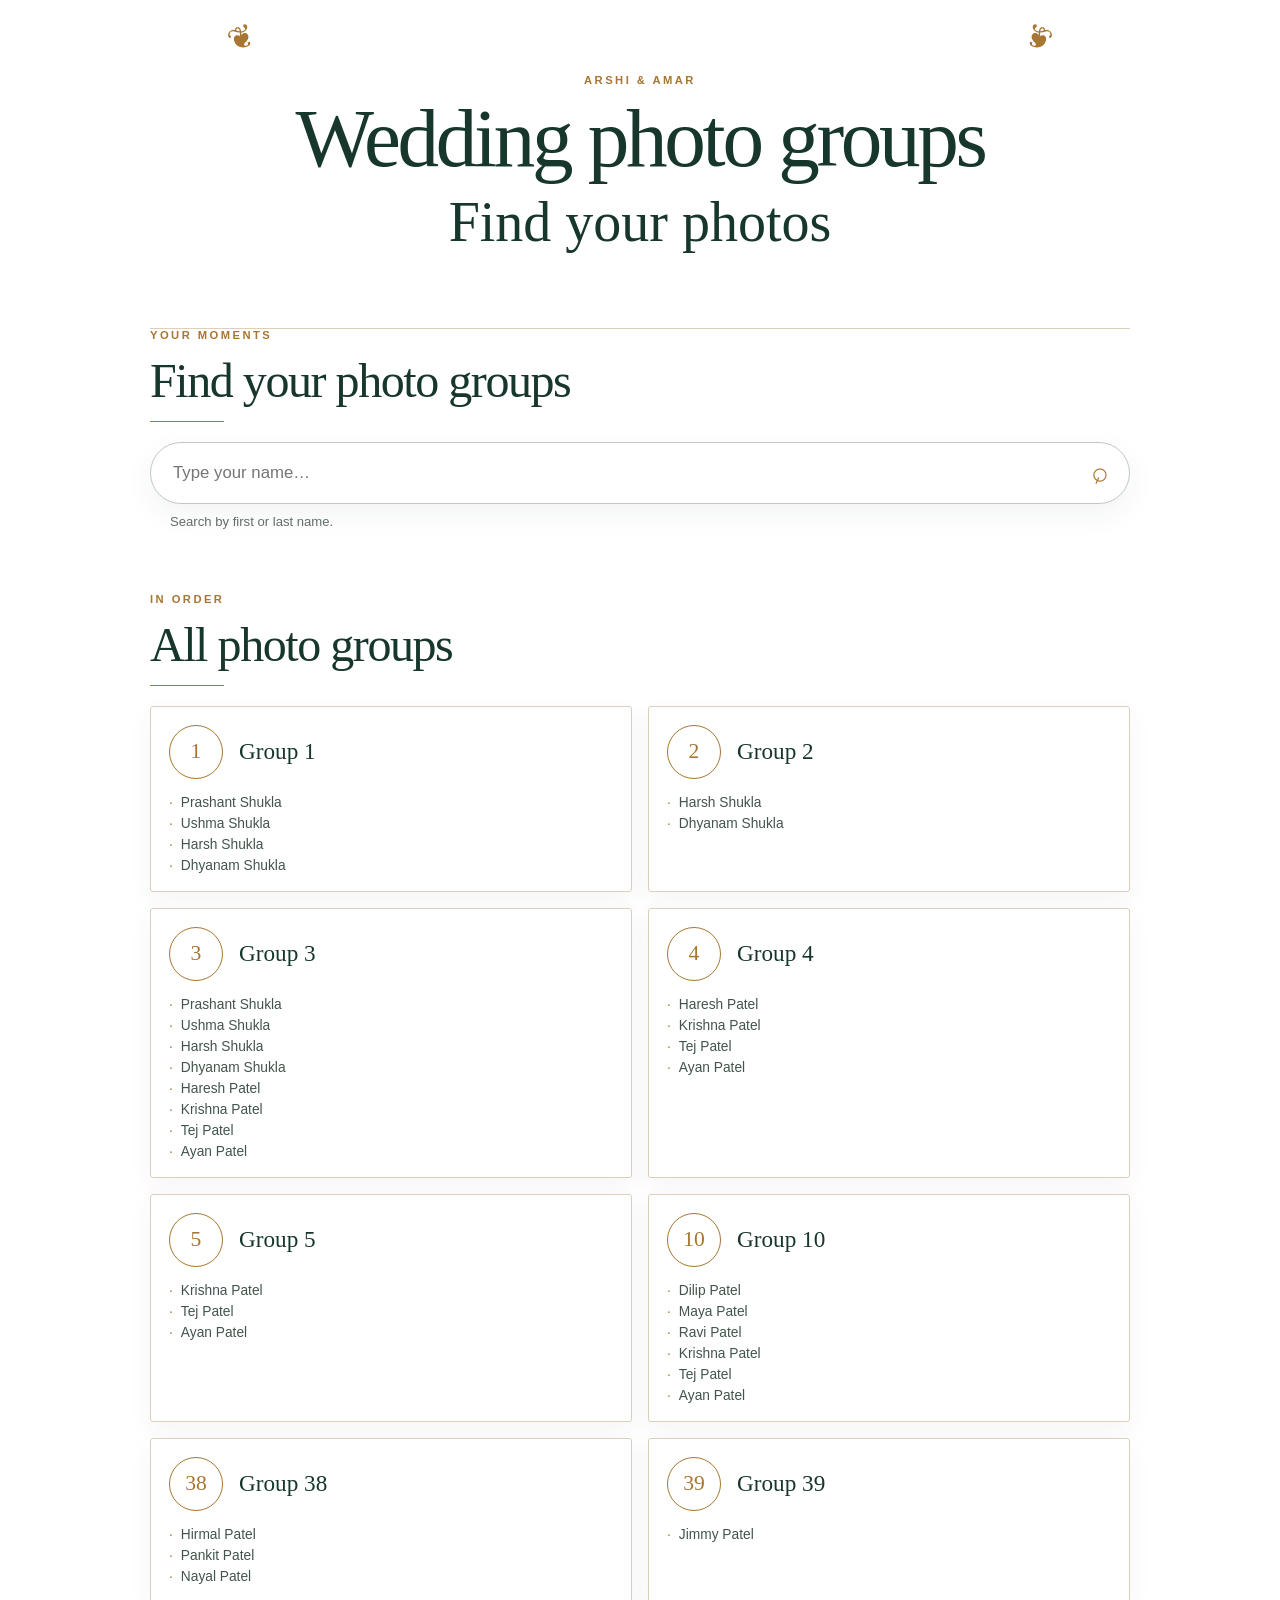
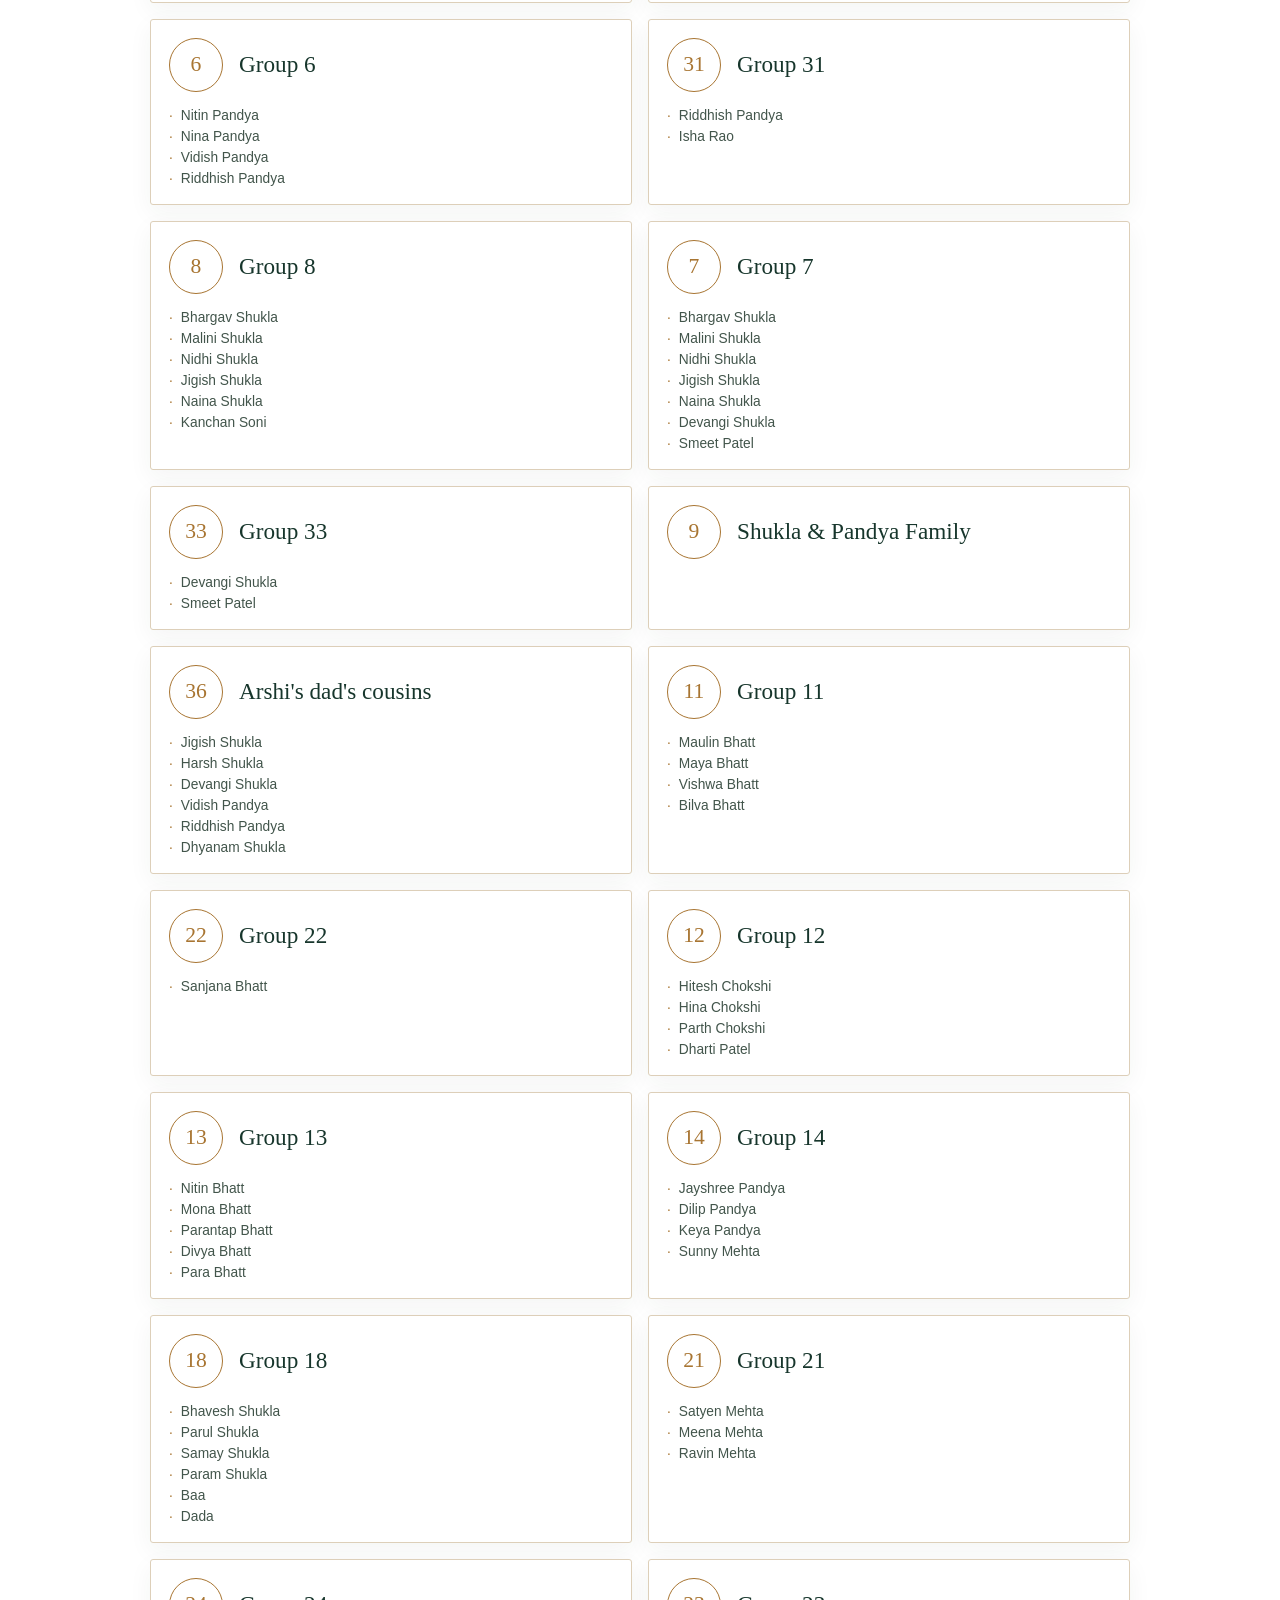
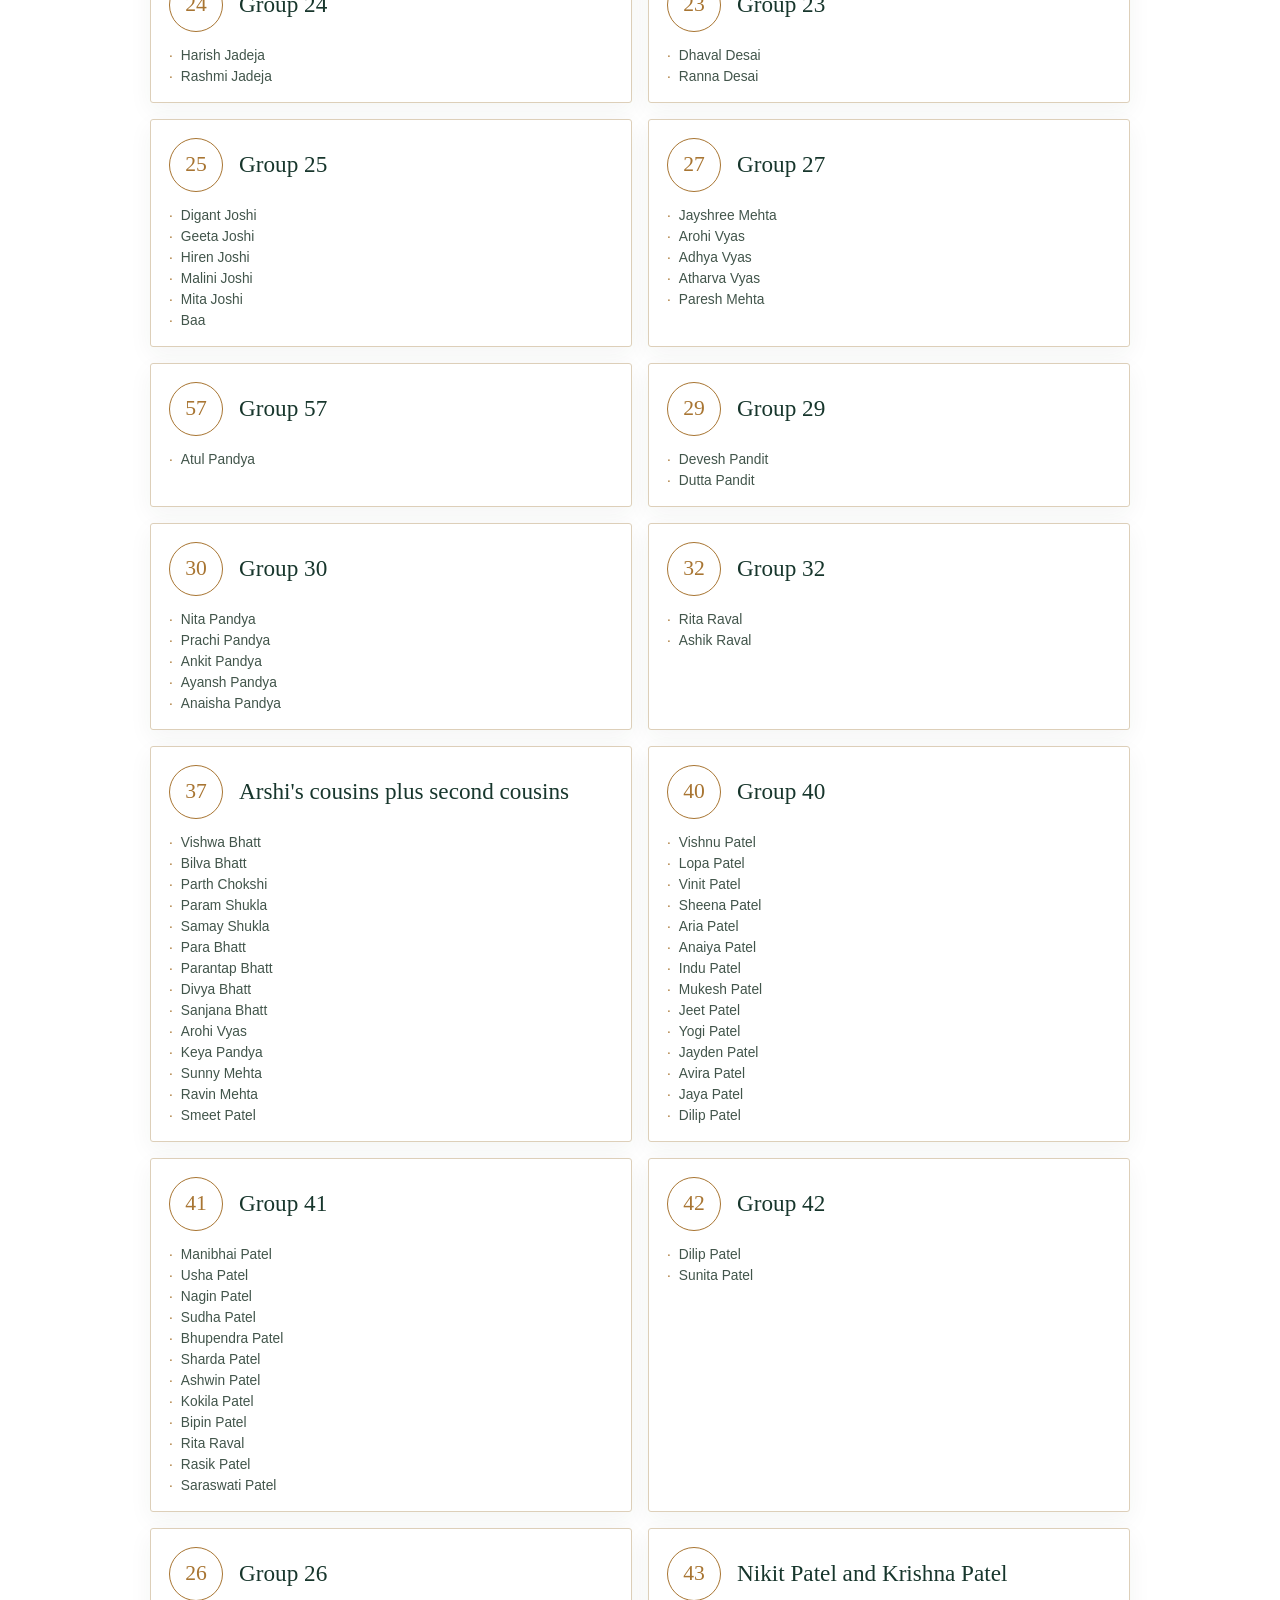
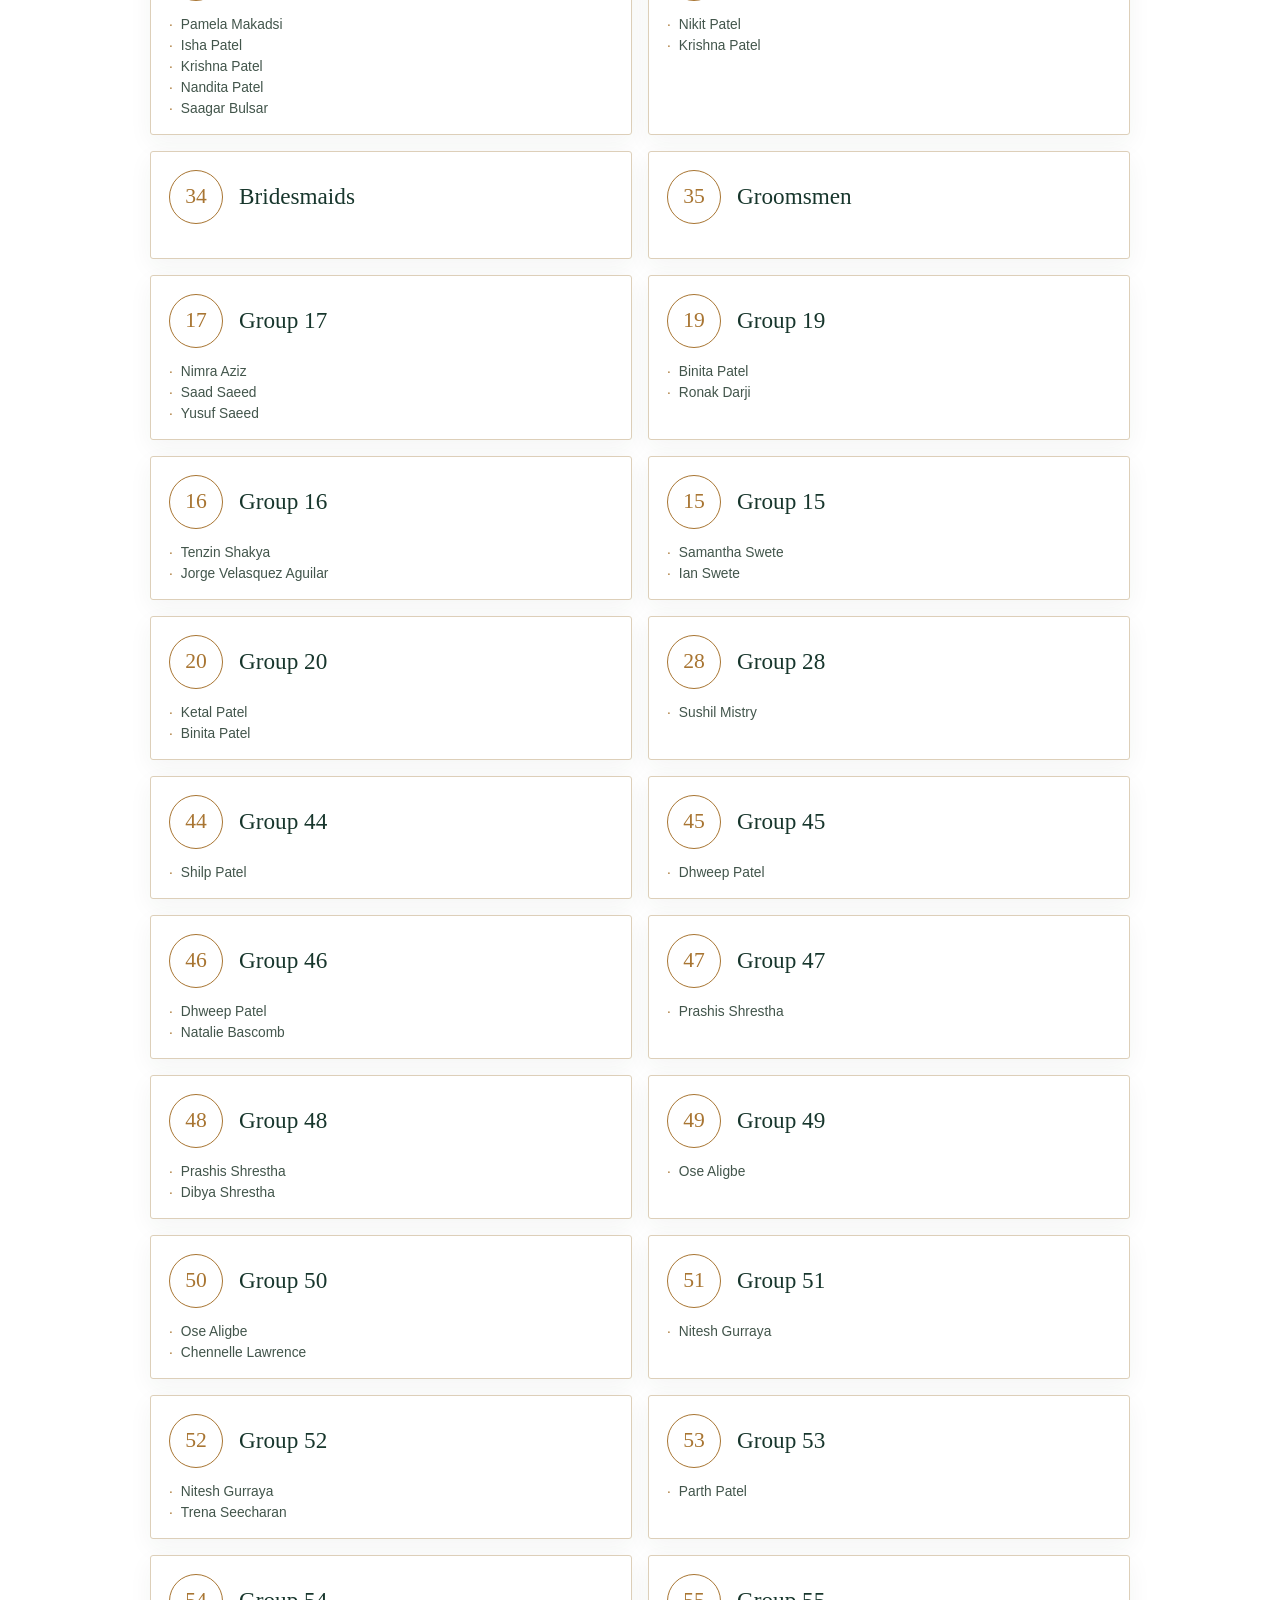
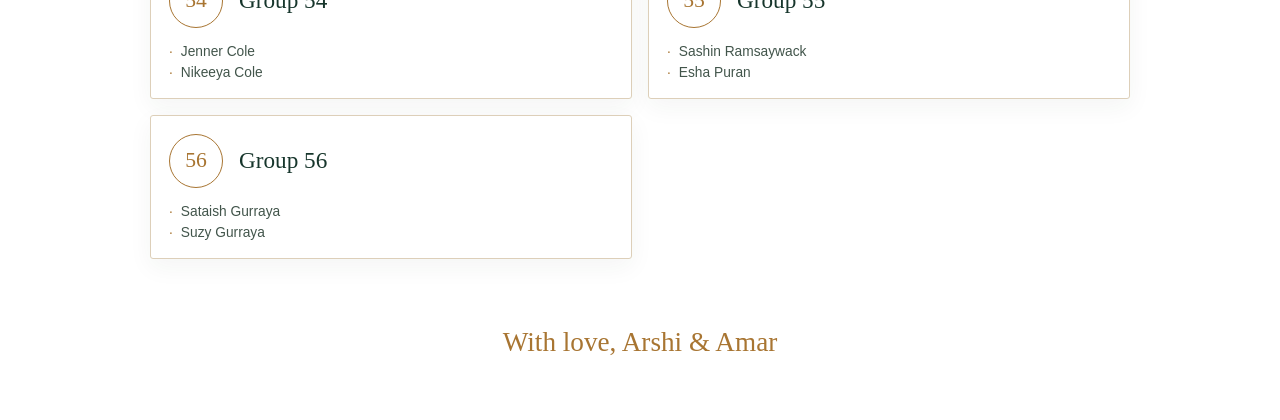
==== commit 2a6acc3c: "Remove photo search tagline" ====
--- a/photos/index.html
+++ b/photos/index.html
@@ -14,7 +14,6 @@
       <p class="eyebrow">Arshi & Amar</p>
       <h1>Wedding photo groups</h1>
       <p class="hero-script">Find your photos</p>
-      <p class="intro">Search your name to find your group.</p>
     </header>
 
     <section class="lookup-section" aria-labelledby="lookup-title">
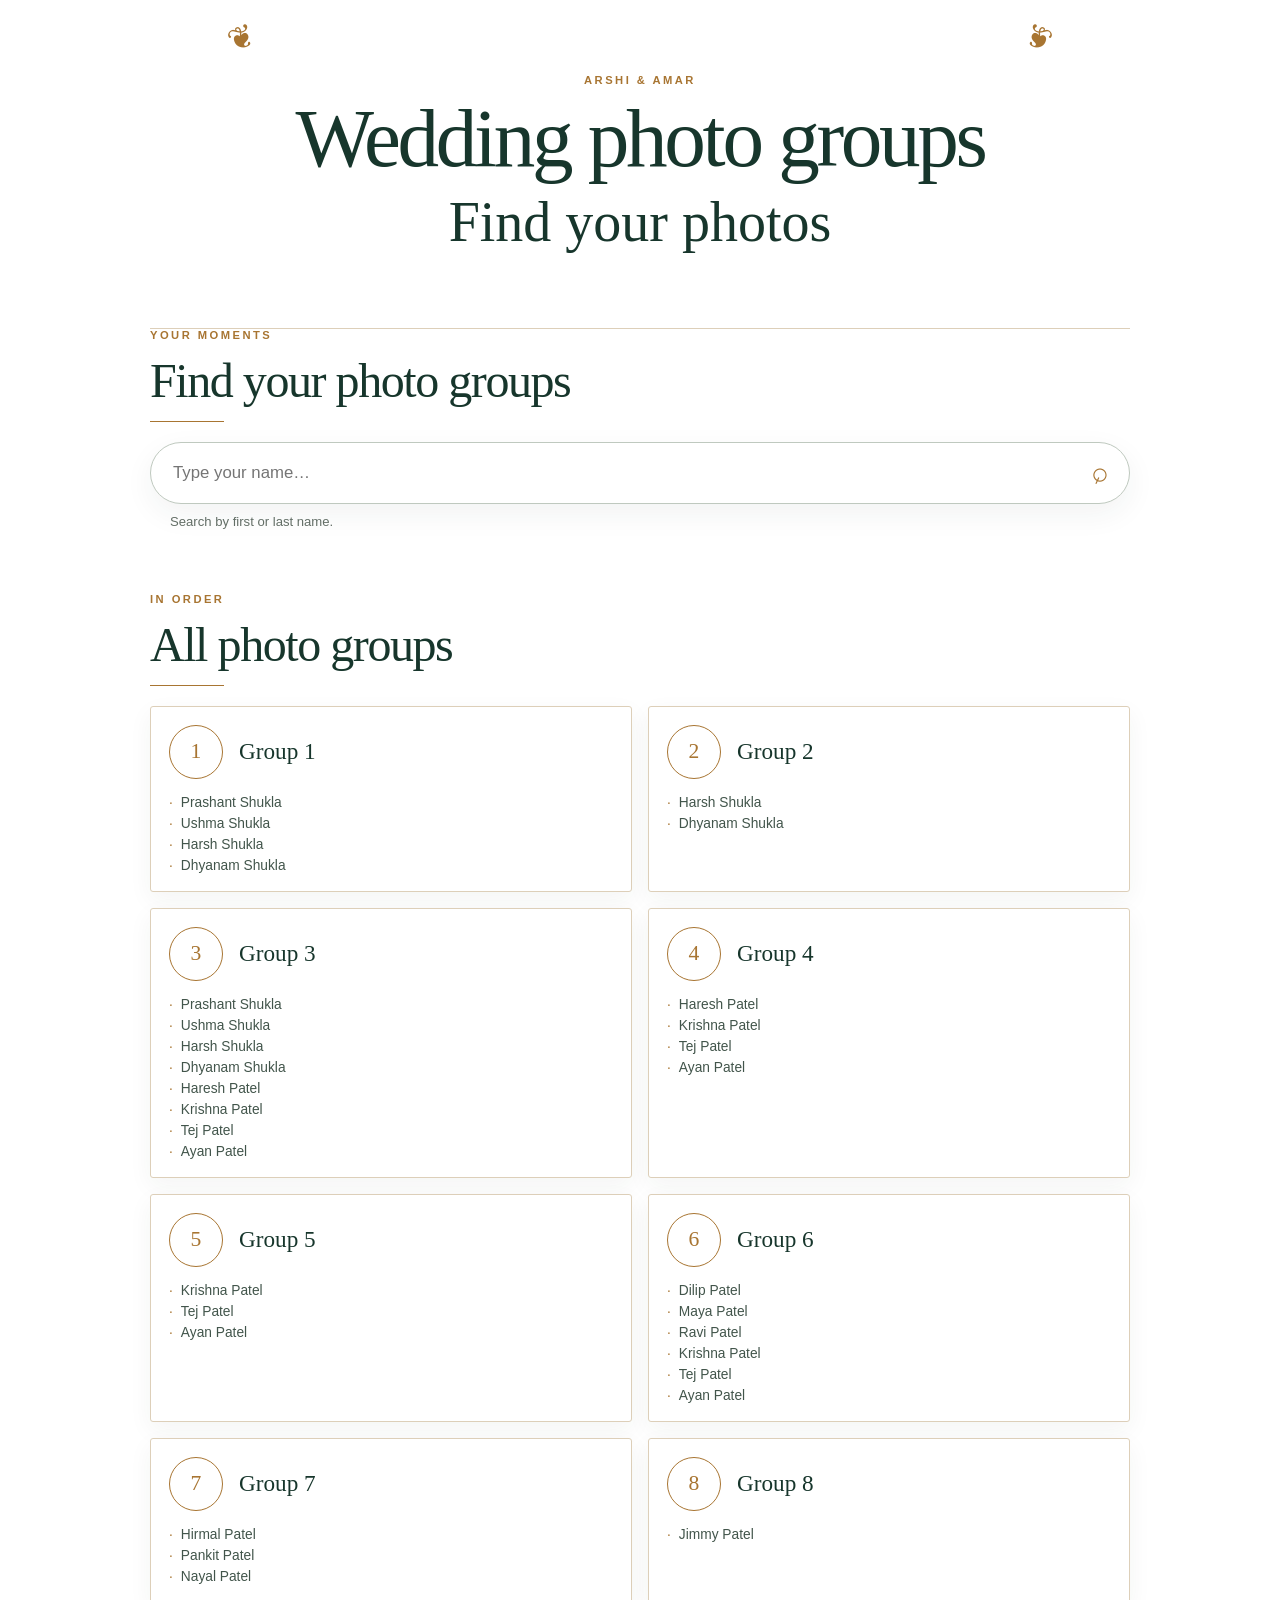
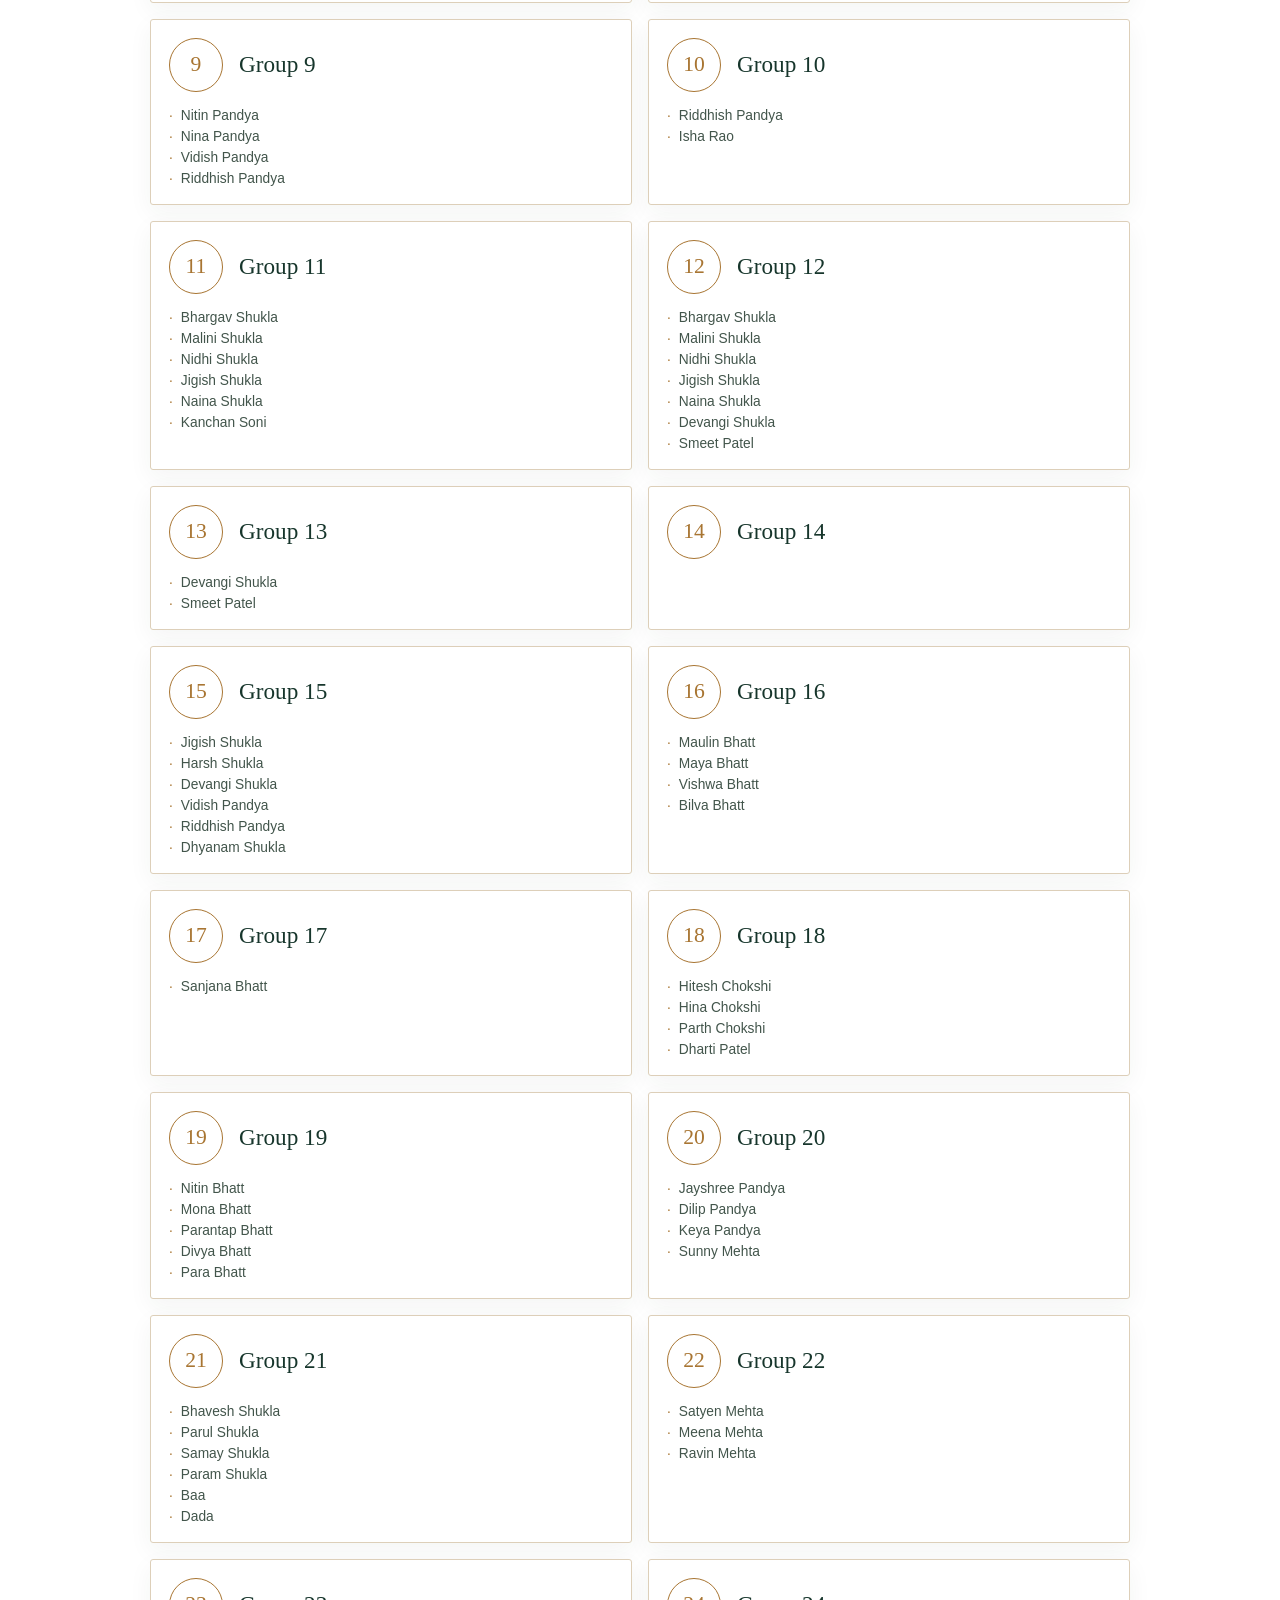
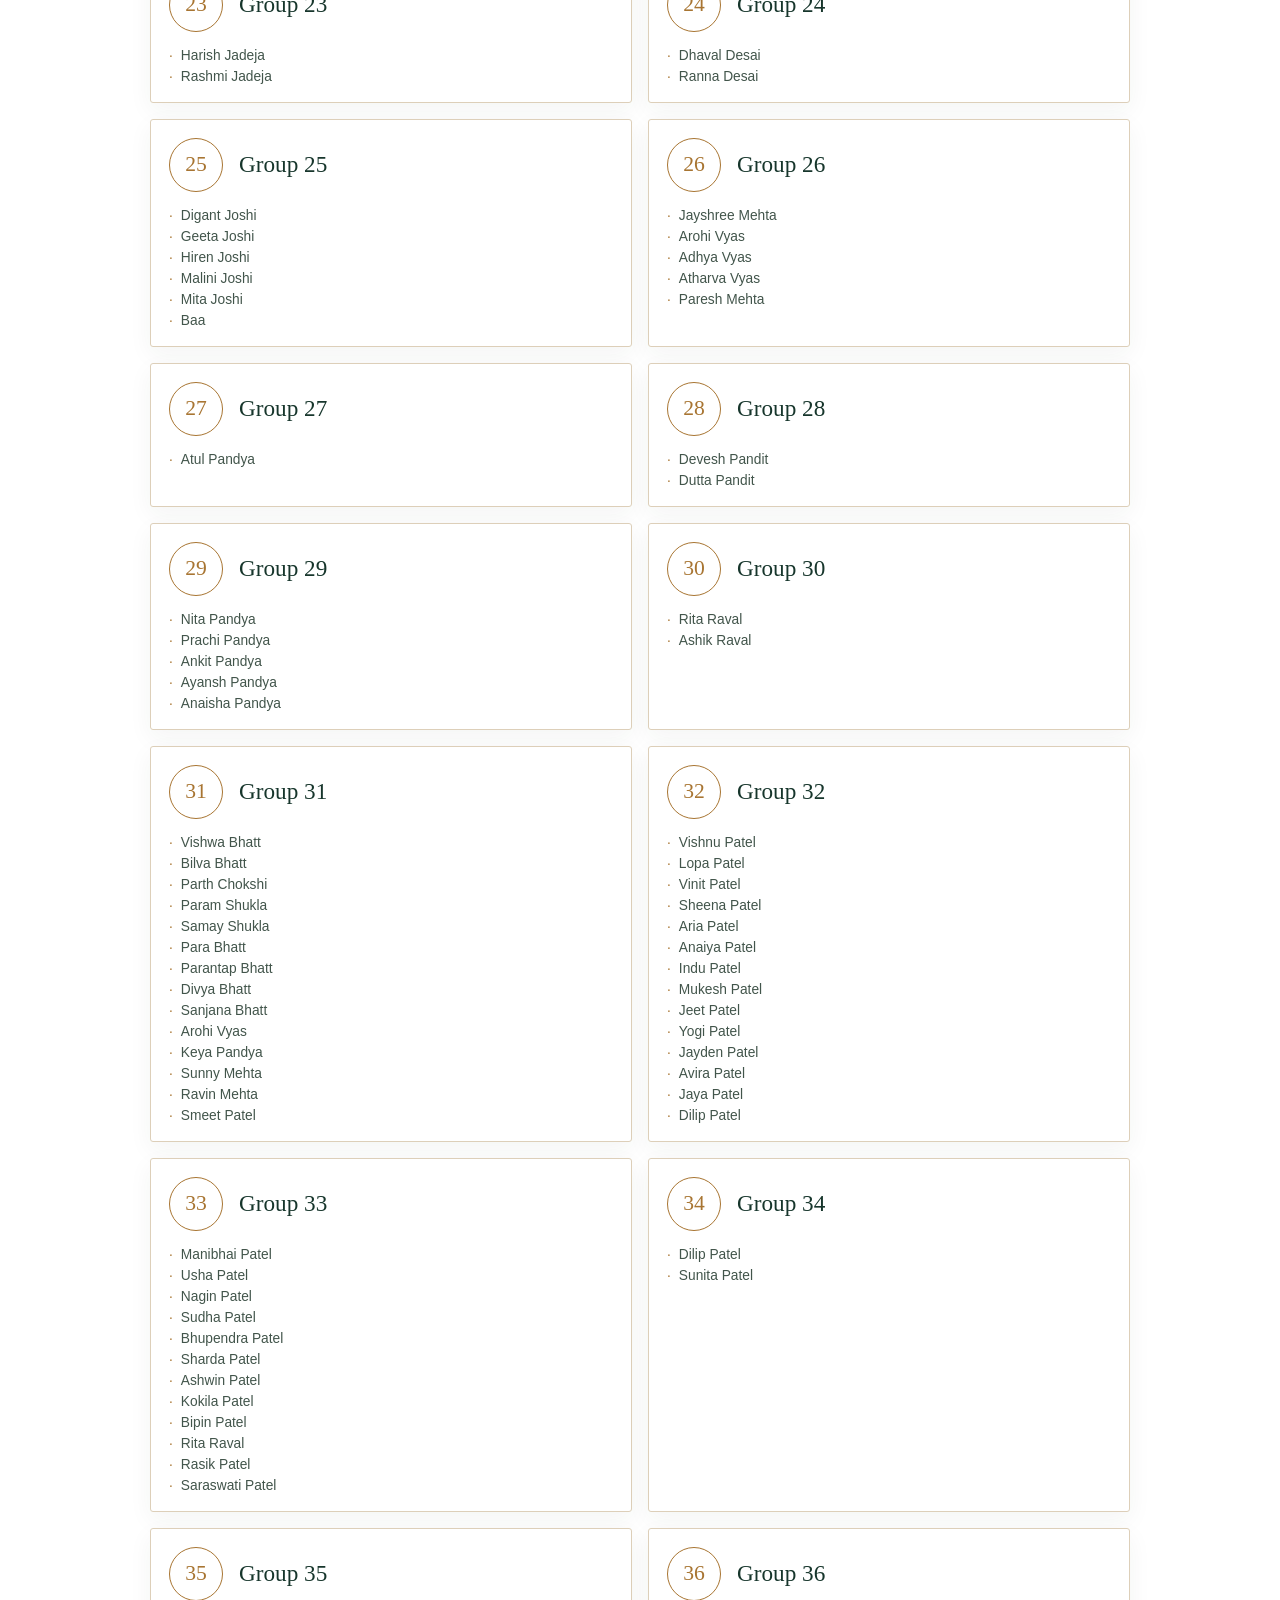
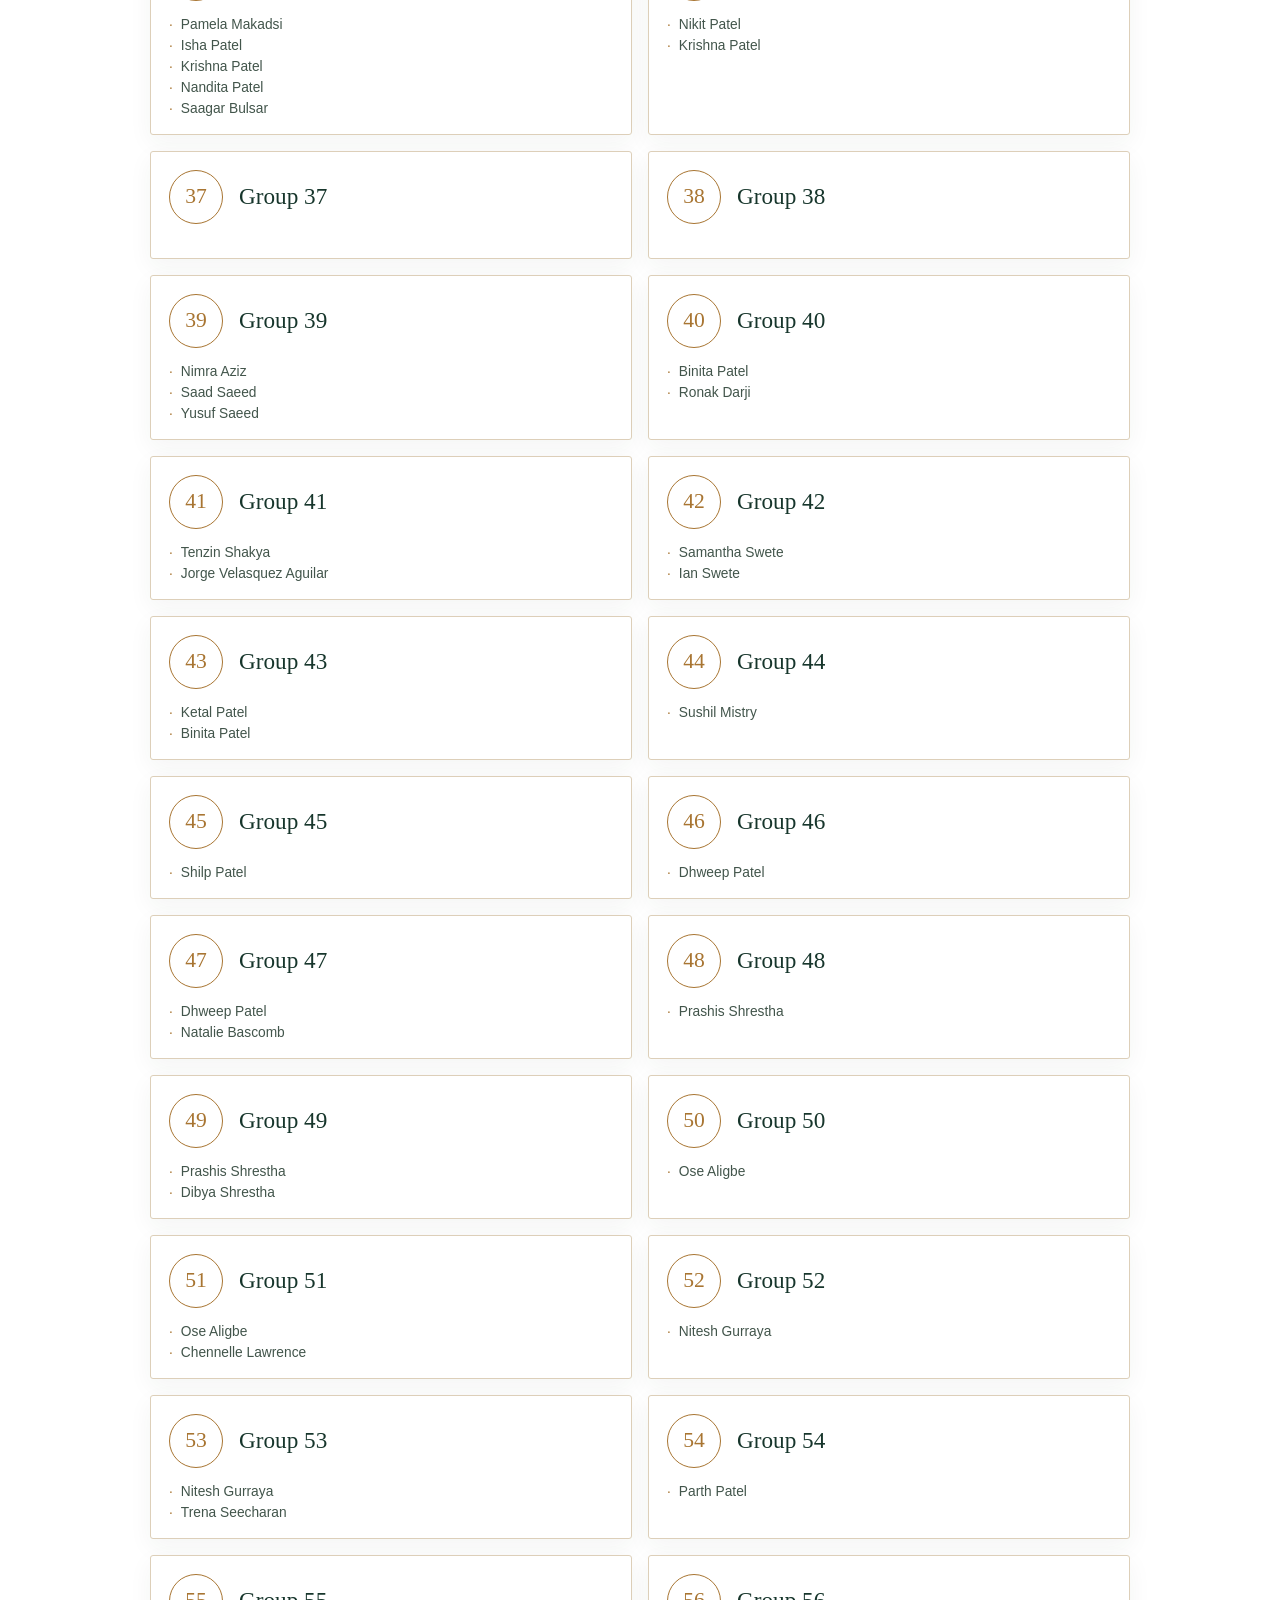
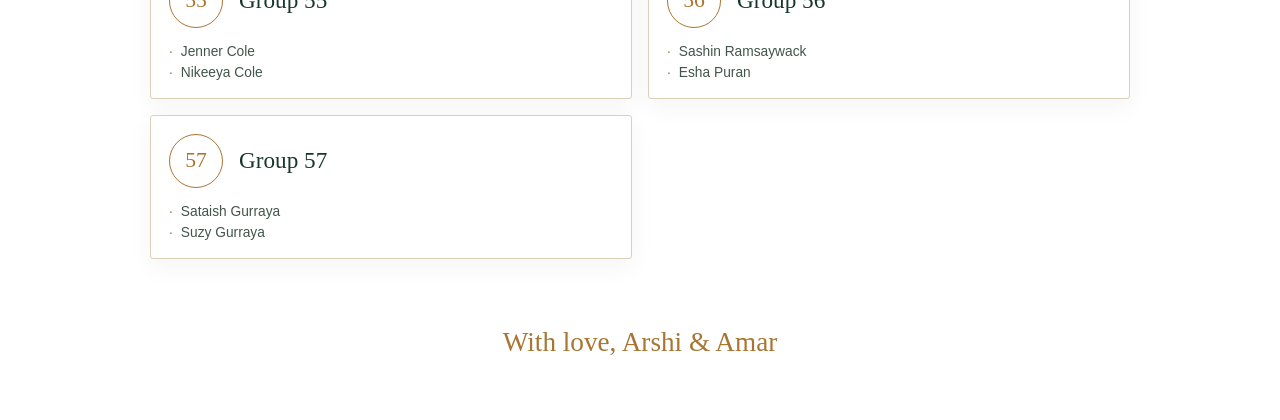
==== commit db102071: "Fix photo group display labels" ====
--- a/photos/index.html
+++ b/photos/index.html
@@ -40,6 +40,6 @@
 
     <footer class="footer">With love, Arshi & Amar</footer>
   </main>
-  <script src="app.js?v=4"></script>
+  <script src="app.js?v=5"></script>
 </body>
 </html>
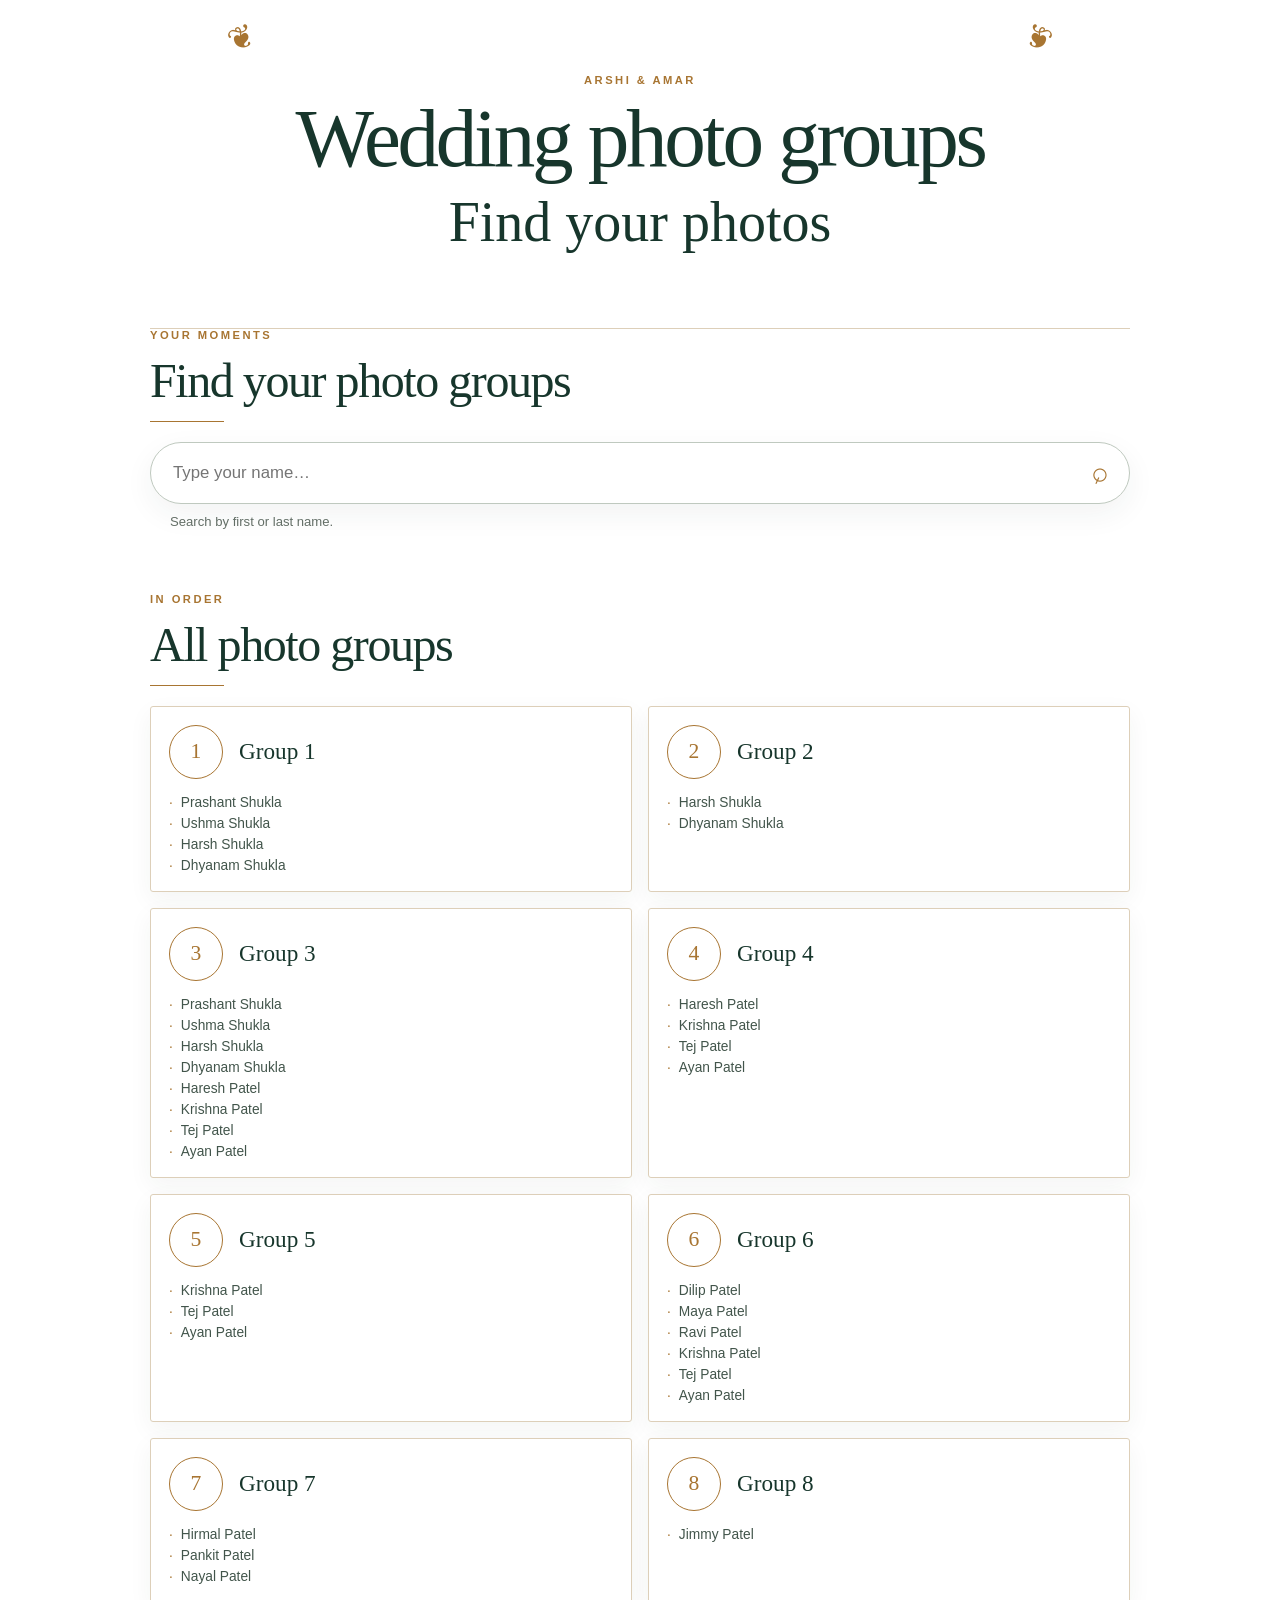
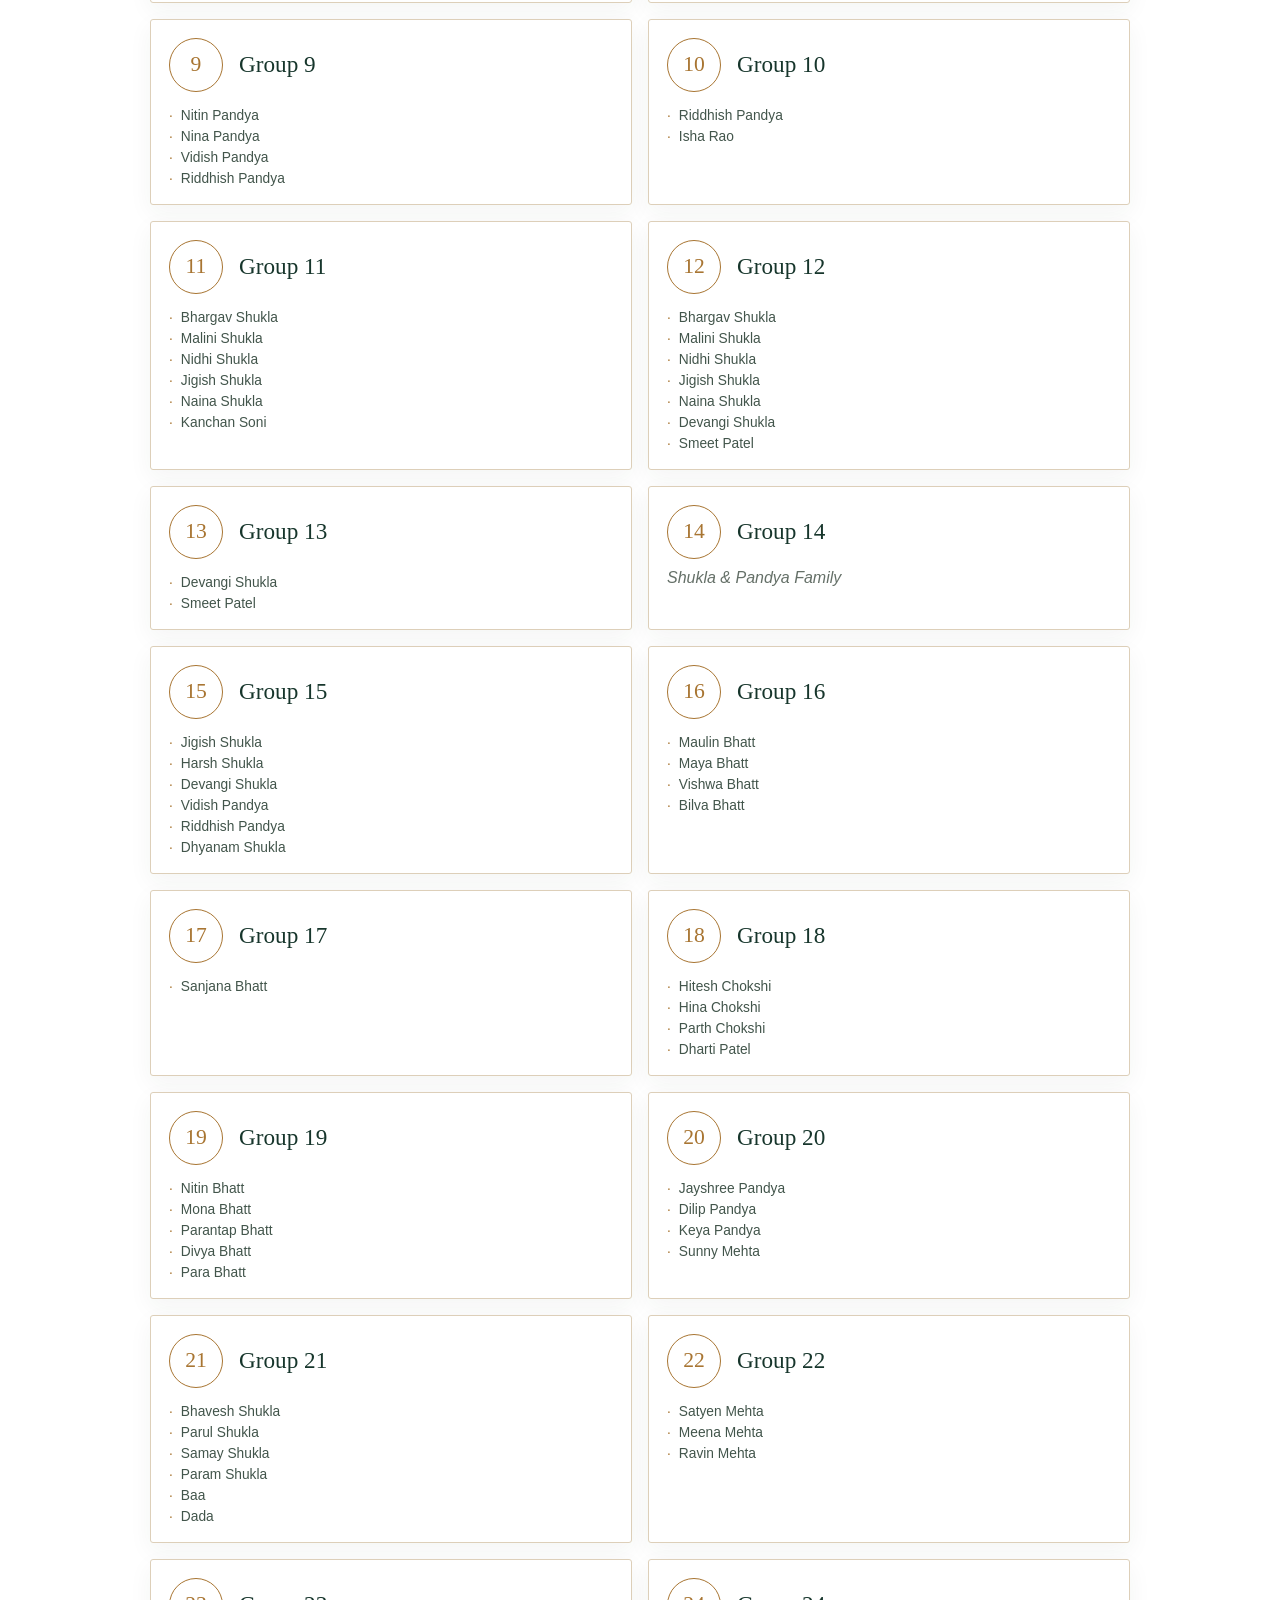
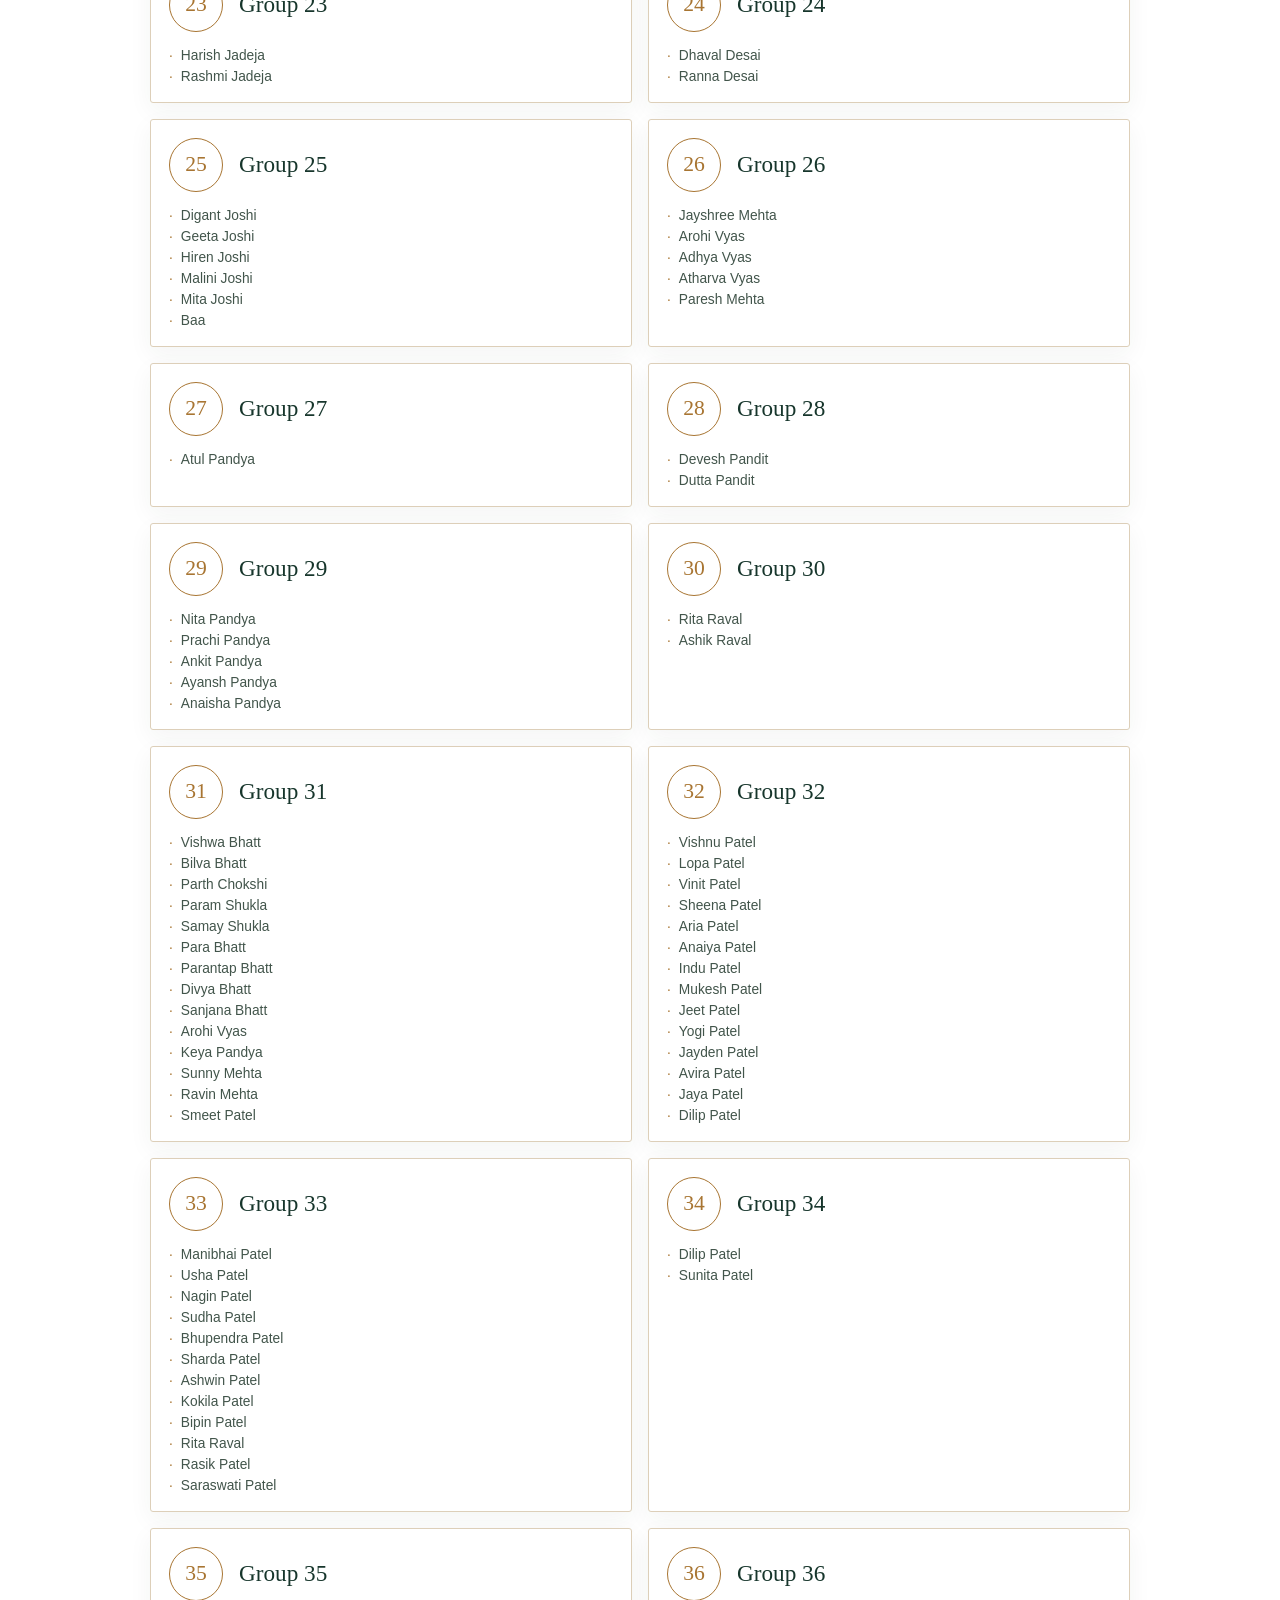
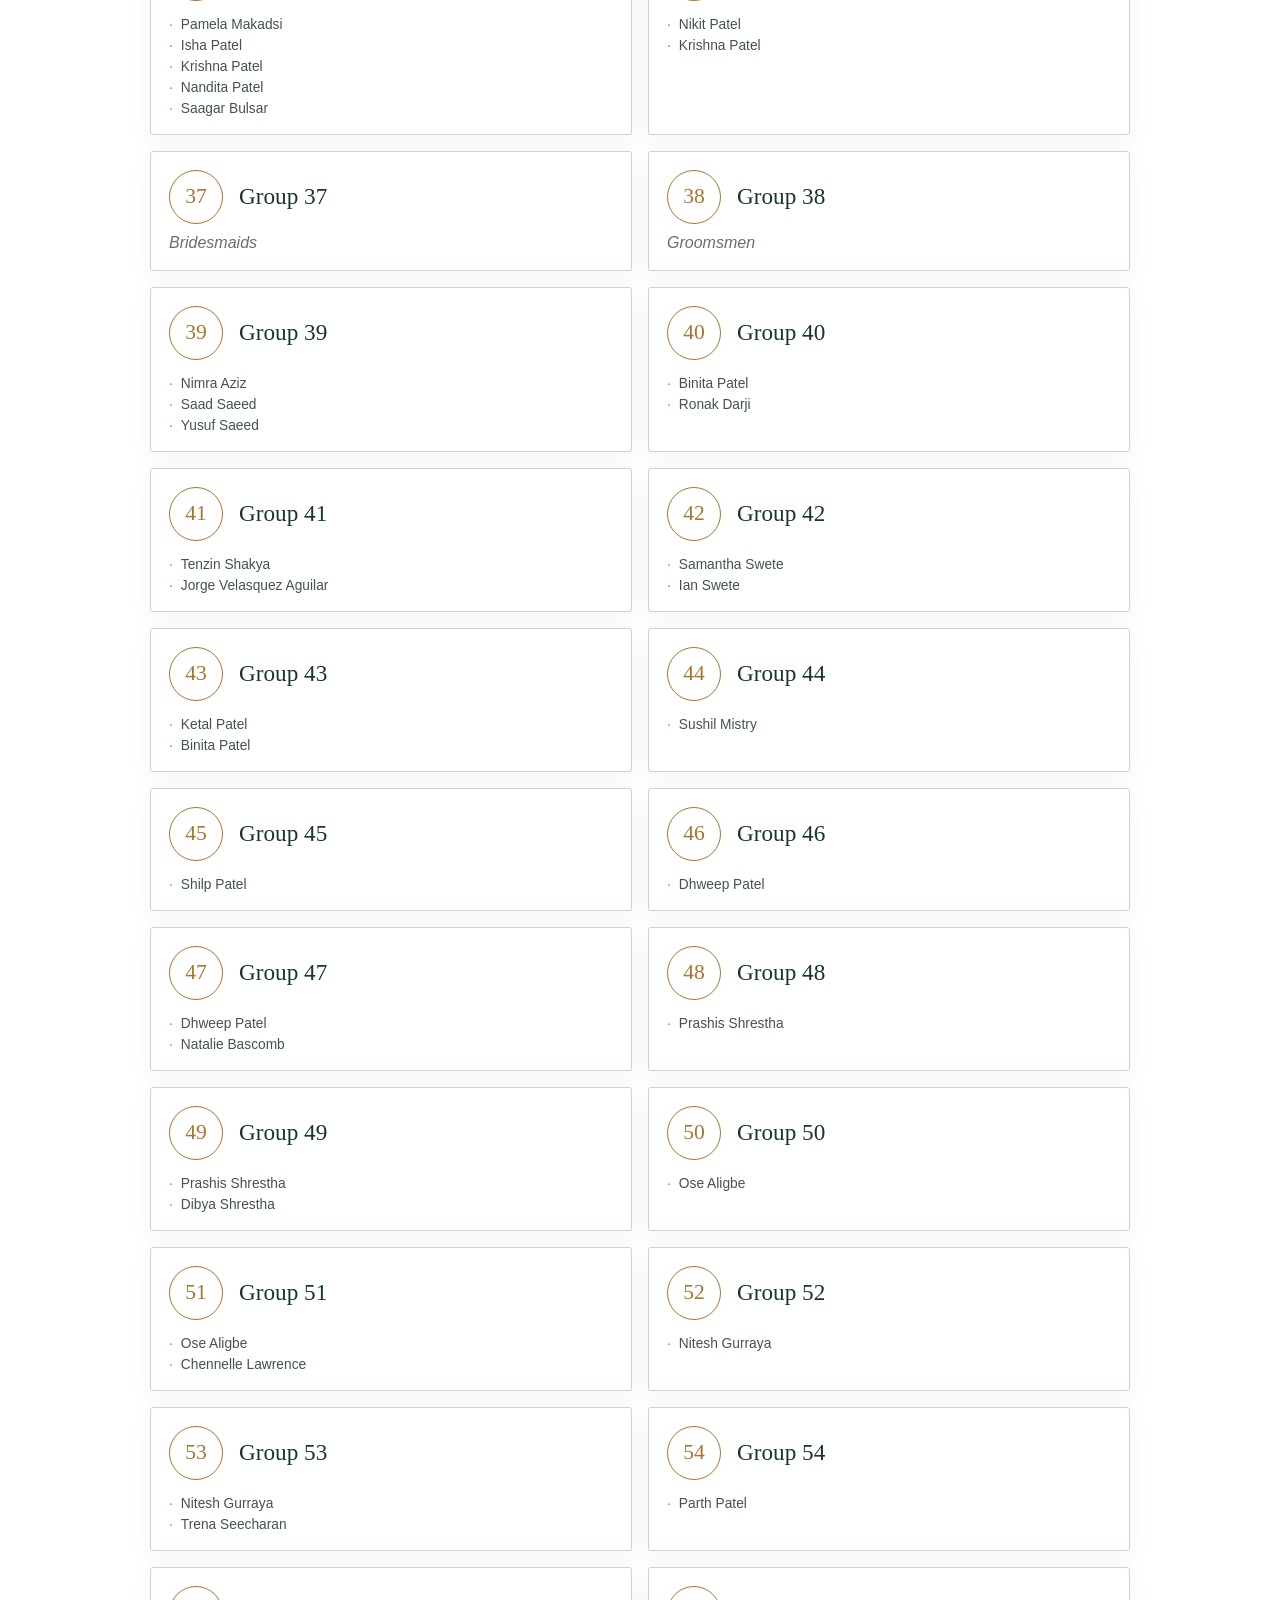
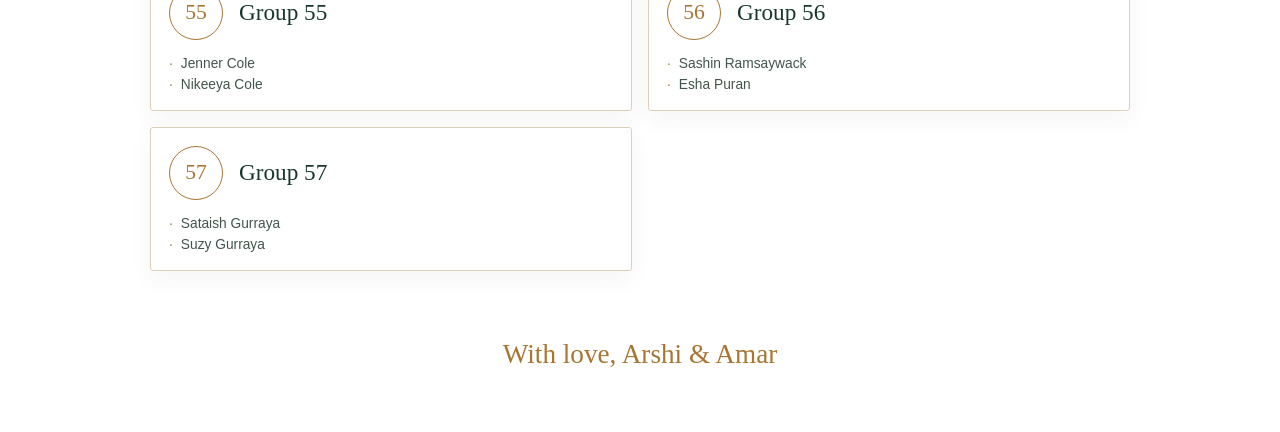
==== commit 99af6507: "Refresh photo group body cache" ====
--- a/photos/index.html
+++ b/photos/index.html
@@ -40,6 +40,6 @@
 
     <footer class="footer">With love, Arshi & Amar</footer>
   </main>
-  <script src="app.js?v=5"></script>
+  <script src="app.js?v=6"></script>
 </body>
 </html>
